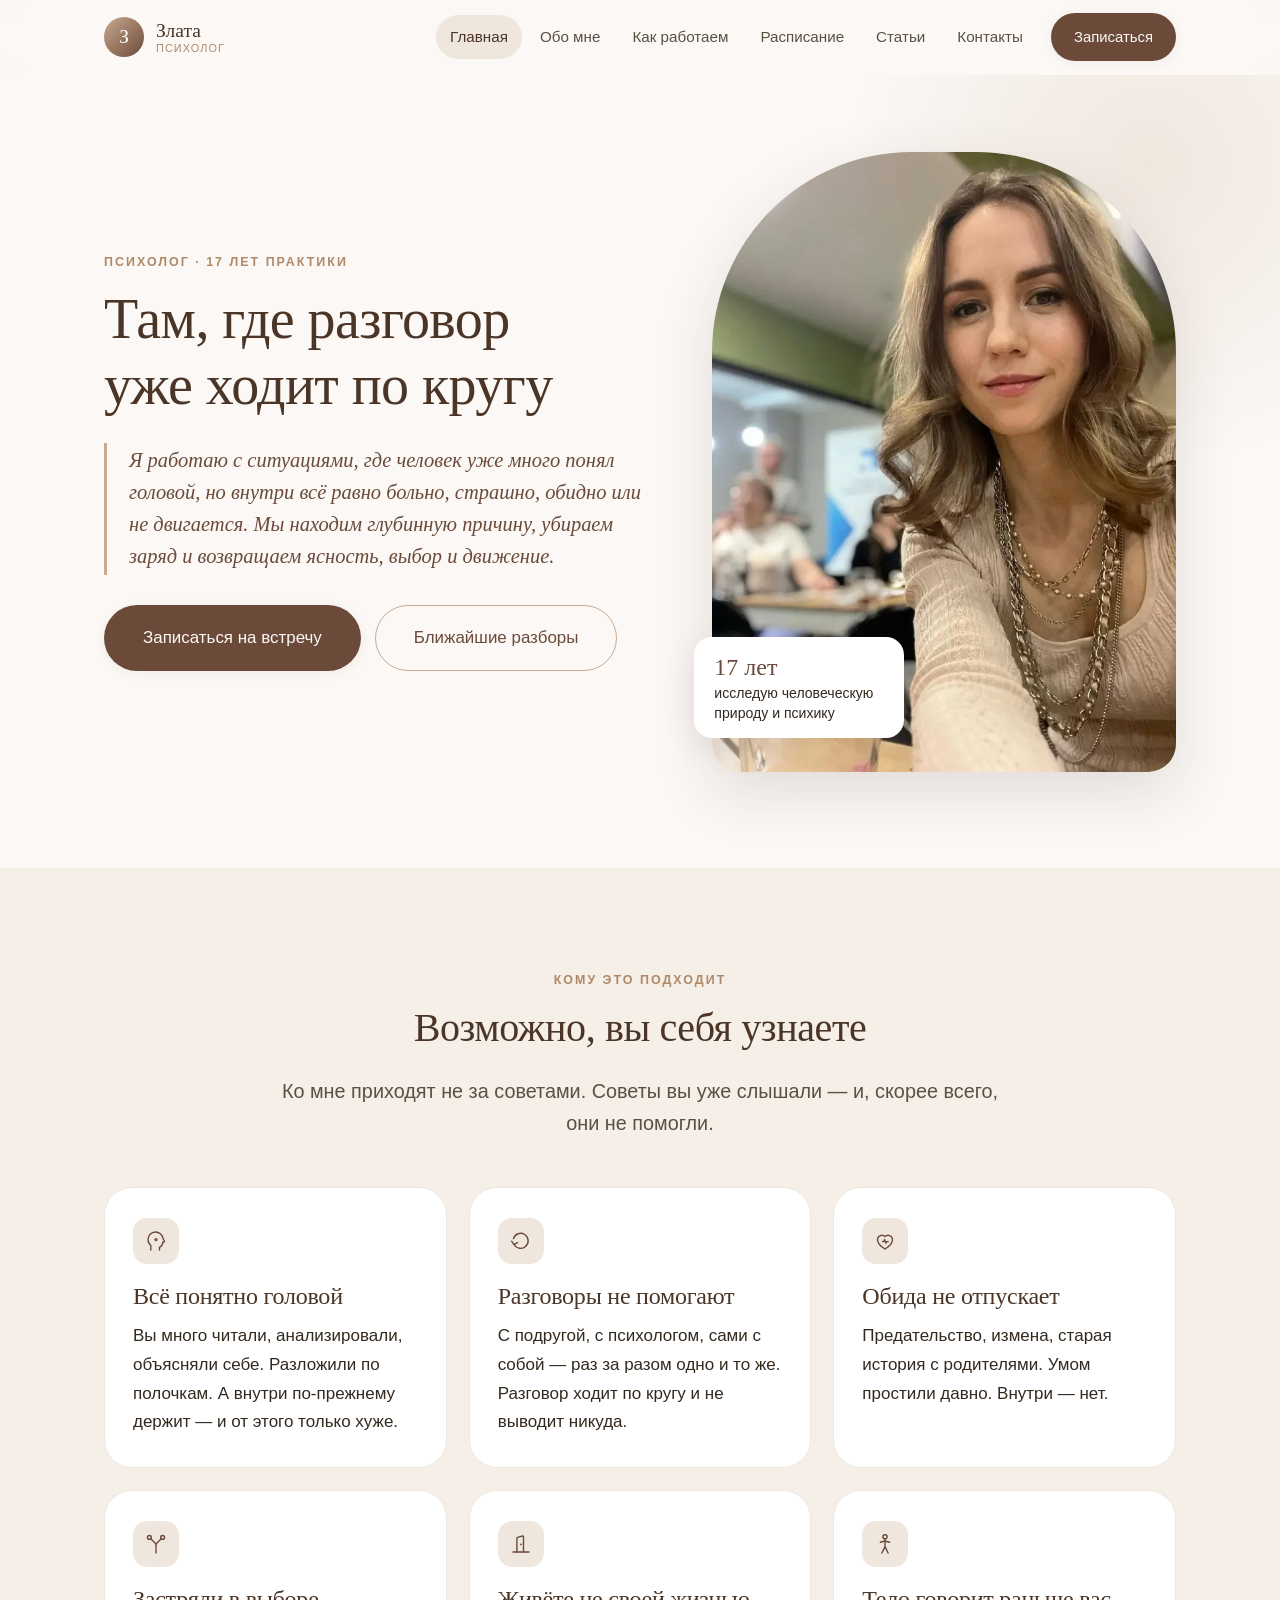
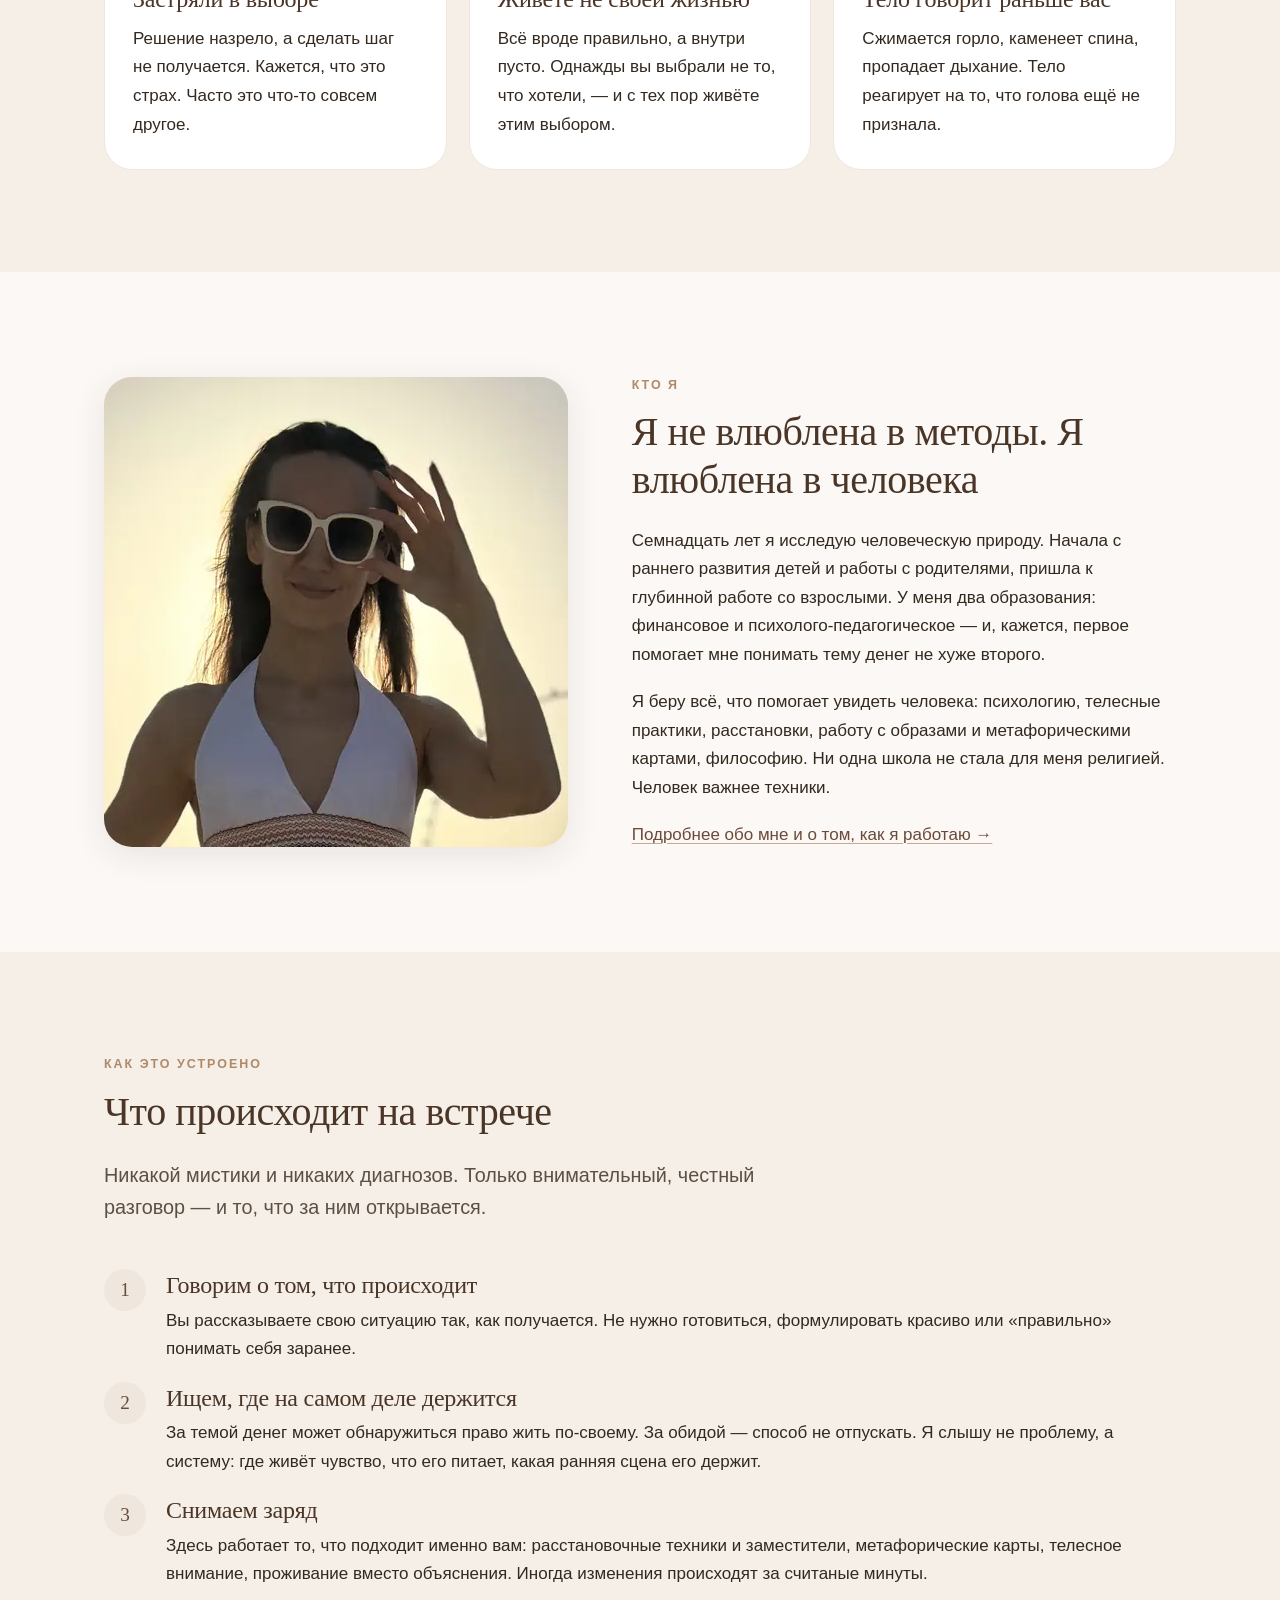
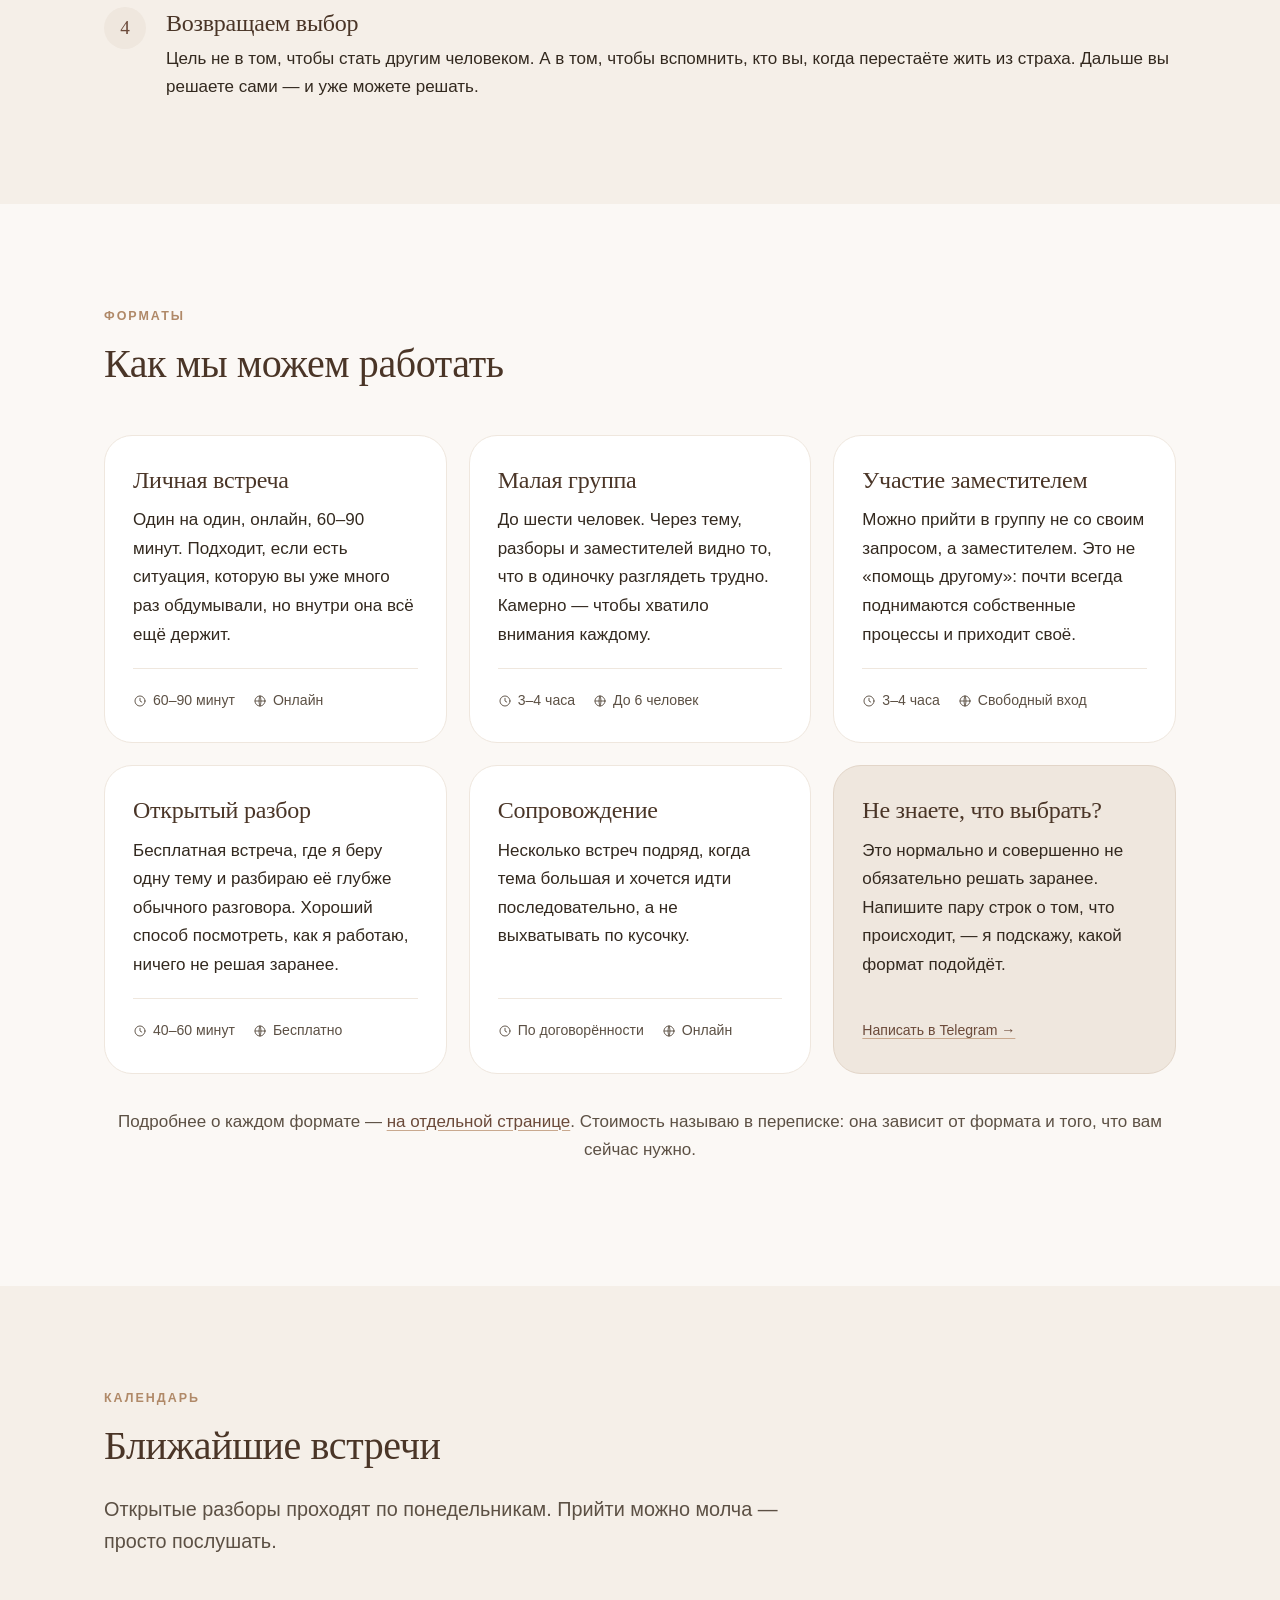
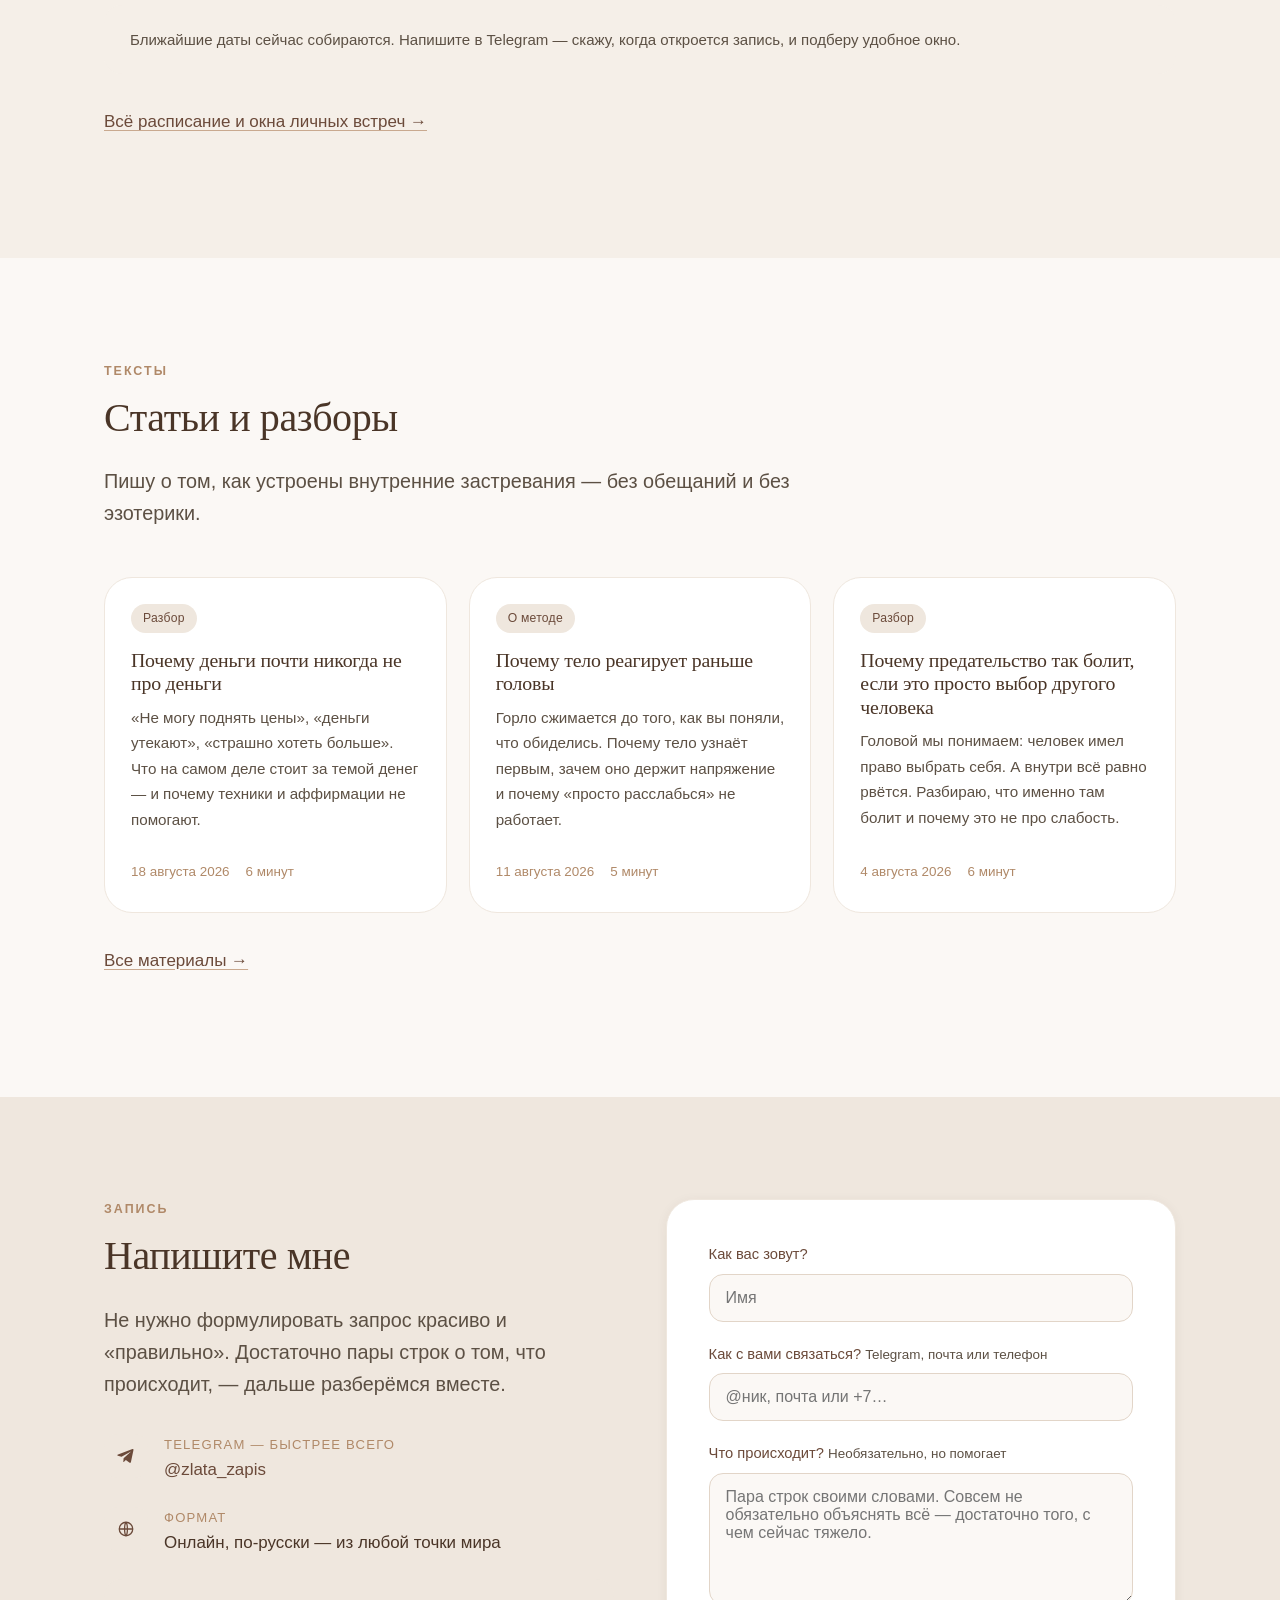
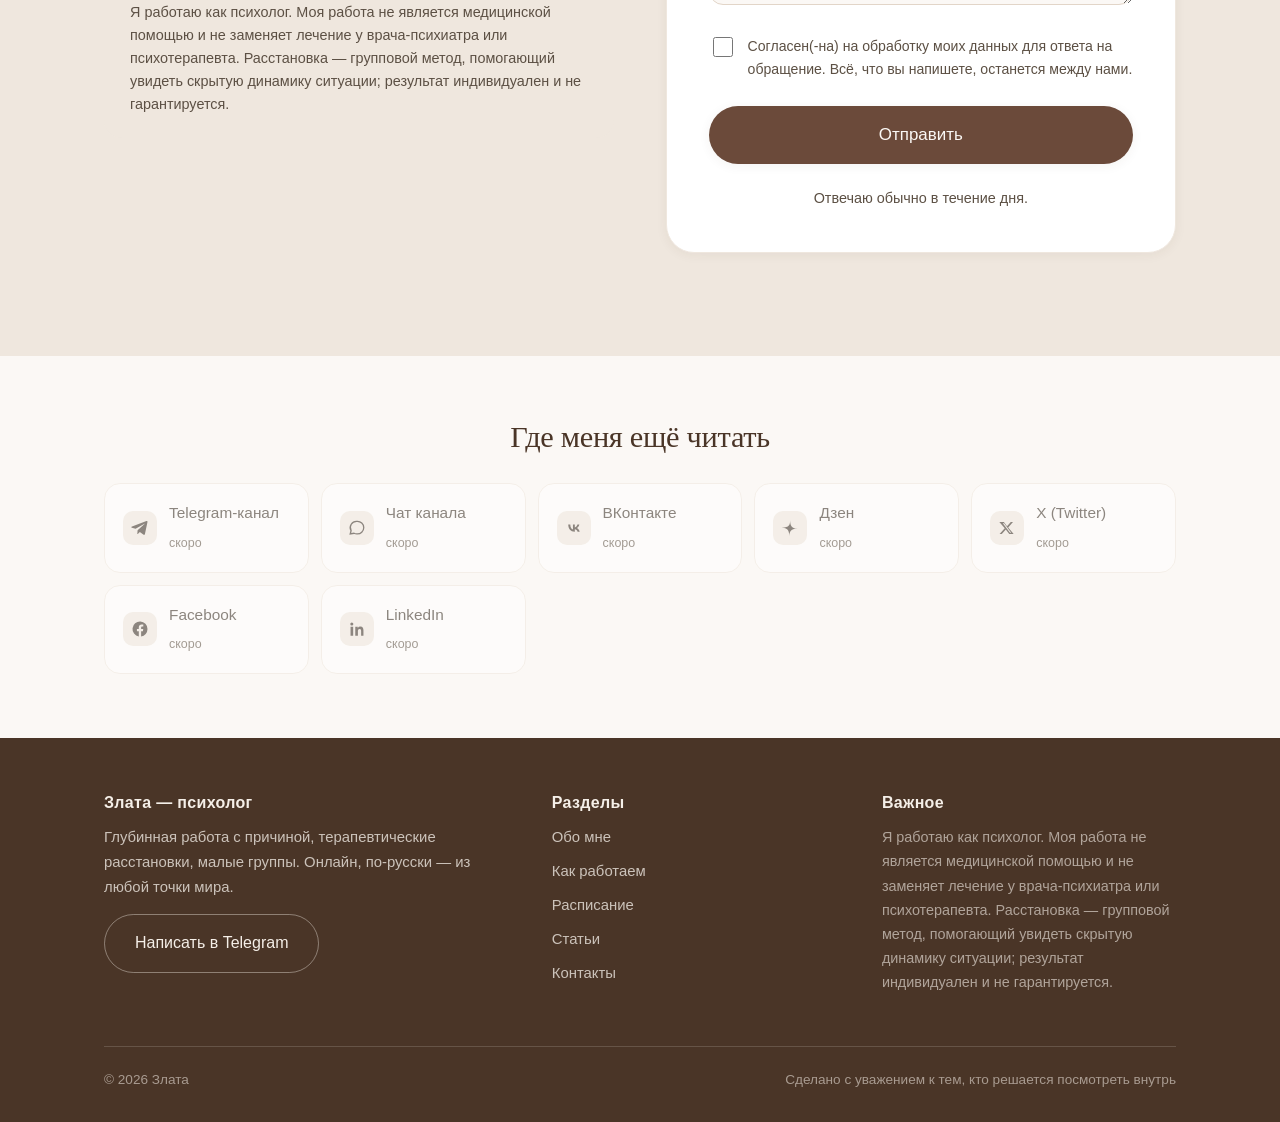
==== public/index.html @ 67521651 "Сайт Златы — первый деплой" ====
<!DOCTYPE html>
<html lang="ru">
<head>
<meta charset="utf-8">
<meta name="viewport" content="width=device-width, initial-scale=1">
<title>Злата — психолог. Глубинная работа и терапевтические расстановки</title>
<meta name="description" content="Работаю с ситуациями, где человек уже много понял головой, но внутри всё равно больно, страшно или не двигается. Находим глубинную причину, снимаем заряд, возвращаем ясность и выбор. Личные встречи и малые группы онлайн.">
<meta property="og:title" content="Злата — психолог. Глубинная работа и расстановки">
<meta property="og:description" content="Там, где обычный разговор ходит по кругу. Личные встречи и малые группы онлайн.">
<meta property="og:image" content="assets/og-image.jpg">
<meta property="og:type" content="website">
<link rel="icon" href="data:image/svg+xml,<svg xmlns='http://www.w3.org/2000/svg' viewBox='0 0 100 100'><circle cx='50' cy='50' r='48' fill='%236B4A3A'/><text y='68' x='50' text-anchor='middle' font-size='58' font-family='Georgia' fill='%23F5EFE8'>З</text></svg>">
<link rel="stylesheet" href="assets/styles.css">
</head>
<body>

<header class="site-header">
  <div class="wrap header-inner">
    <a class="logo" href="index.html">
      <span class="logo-mark">З</span>
      <span class="logo-text">
        <span class="logo-name">Злата</span>
        <span class="logo-sub">Психолог</span>
      </span>
    </a>
    <button class="burger" aria-label="Меню" aria-expanded="false"><span></span><span></span><span></span></button>
    <nav class="nav">
      <a href="index.html" class="active">Главная</a>
      <a href="about.html">Обо мне</a>
      <a href="formats.html">Как работаем</a>
      <a href="schedule.html">Расписание</a>
      <a href="articles.html">Статьи</a>
      <a href="contacts.html">Контакты</a>
      <a class="btn btn-primary" href="#zapis">Записаться</a>
    </nav>
  </div>
</header>

<main>

<!-- ============ HERO ============ -->
<section class="hero">
  <div class="wrap hero-grid">
    <div>
      <p class="eyebrow">Психолог · 17 лет практики</p>
      <h1>Там, где разговор уже&nbsp;ходит по&nbsp;кругу</h1>
      <blockquote class="hero-quote">
        Я работаю с ситуациями, где человек уже много понял головой, но внутри всё равно больно, страшно, обидно или не двигается. Мы находим глубинную причину, убираем заряд и возвращаем ясность, выбор и движение.
      </blockquote>
      <div class="hero-actions">
        <a class="btn btn-primary btn-lg" href="#zapis">Записаться на встречу</a>
        <a class="btn btn-ghost btn-lg" href="schedule.html">Ближайшие разборы</a>
      </div>
    </div>
    <div class="hero-photo">
      <img src="assets/zlata-hero.webp" alt="Злата — психолог, ведущая терапевтических расстановок" width="900" height="1150">
      <div class="hero-badge">
        <strong>17 лет</strong>
        исследую человеческую природу и психику
      </div>
    </div>
  </div>
</section>

<!-- ============ ЭТО ПРО ВАС ============ -->
<section class="bg-sand">
  <div class="wrap">
    <div class="section-head center reveal">
      <p class="eyebrow">Кому это подходит</p>
      <h2>Возможно, вы себя узнаете</h2>
      <p class="lead">Ко мне приходят не за советами. Советы вы уже слышали — и, скорее всего, они не помогли.</p>
    </div>
    <div class="grid grid-3">
      <article class="card reveal">
        <div class="card-icon"><svg class="ic-lg" viewBox="0 0 24 24" fill="none" stroke="currentColor" stroke-width="1.4" stroke-linecap="round"><path d="M15.5 21v-2.6c1.9-1.1 3.2-3 3.4-5.3h.9c.5 0 .8-.5.6-.9l-1.4-2.7A7.6 7.6 0 0 0 11.4 3 7.5 7.5 0 0 0 4 10.6c0 2.4 1.1 4.5 2.8 5.9V21"/><circle cx="12" cy="10.6" r="1"/></svg></div>
        <h3>Всё понятно головой</h3>
        <p>Вы много читали, анализировали, объясняли себе. Разложили по полочкам. А внутри по-прежнему держит — и от этого только хуже.</p>
      </article>
      <article class="card reveal">
        <div class="card-icon"><svg class="ic-lg" viewBox="0 0 24 24" fill="none" stroke="currentColor" stroke-width="1.4" stroke-linecap="round"><path d="M4.5 9.5a7.5 7.5 0 1 1 .6 6"/><path d="M2.6 12.2 5 15.6l3.5-2"/></svg></div>
        <h3>Разговоры не помогают</h3>
        <p>С подругой, с психологом, сами с собой — раз за разом одно и то же. Разговор ходит по кругу и не выводит никуда.</p>
      </article>
      <article class="card reveal">
        <div class="card-icon"><svg class="ic-lg" viewBox="0 0 24 24" fill="none" stroke="currentColor" stroke-width="1.4" stroke-linecap="round" stroke-linejoin="round"><path d="M12 20s-7.5-4.6-7.5-9.6A4.4 4.4 0 0 1 12 7.6a4.4 4.4 0 0 1 7.5 2.8c0 5-7.5 9.6-7.5 9.6z"/><path d="M9.4 12.6h1.3l.9-2 1.2 3.4.9-1.4h1.6"/></svg></div>
        <h3>Обида не отпускает</h3>
        <p>Предательство, измена, старая история с родителями. Умом простили давно. Внутри — нет.</p>
      </article>
      <article class="card reveal">
        <div class="card-icon"><svg class="ic-lg" viewBox="0 0 24 24" fill="none" stroke="currentColor" stroke-width="1.4" stroke-linecap="round"><path d="M12 21V12"/><path d="M12 12 6.5 6.5M12 12l5.5-5.5"/><circle cx="5.4" cy="5.4" r="1.9"/><circle cx="18.6" cy="5.4" r="1.9"/></svg></div>
        <h3>Застряли в выборе</h3>
        <p>Решение назрело, а сделать шаг не получается. Кажется, что это страх. Часто это что-то совсем другое.</p>
      </article>
      <article class="card reveal">
        <div class="card-icon"><svg class="ic-lg" viewBox="0 0 24 24" fill="none" stroke="currentColor" stroke-width="1.4" stroke-linecap="round"><path d="M4 20h16"/><path d="M14.5 20V4.8a.8.8 0 0 0-1-.8l-5 1.4a.8.8 0 0 0-.6.8V20"/><circle cx="12" cy="12.4" r=".9" fill="currentColor" stroke="none"/></svg></div>
        <h3>Живёте не своей жизнью</h3>
        <p>Всё вроде правильно, а внутри пусто. Однажды вы выбрали не то, что хотели, — и с тех пор живёте этим выбором.</p>
      </article>
      <article class="card reveal">
        <div class="card-icon"><svg class="ic-lg" viewBox="0 0 24 24" fill="none" stroke="currentColor" stroke-width="1.4" stroke-linecap="round"><circle cx="12" cy="4.8" r="2.1"/><path d="M12 7.2v7.4M12 14.6 8.9 21M12 14.6 15.1 21M7.4 10.2 12 9l4.6 1.2"/></svg></div>
        <h3>Тело говорит раньше вас</h3>
        <p>Сжимается горло, каменеет спина, пропадает дыхание. Тело реагирует на то, что голова ещё не признала.</p>
      </article>
    </div>
  </div>
</section>

<!-- ============ О ЗЛАТЕ ============ -->
<section>
  <div class="wrap split">
    <div class="reveal">
      <img src="assets/zlata-portrait.webp" alt="Злата" width="470" height="470">
    </div>
    <div class="reveal">
      <p class="eyebrow">Кто я</p>
      <h2>Я не влюблена в методы. Я влюблена в человека</h2>
      <p>Семнадцать лет я исследую человеческую природу. Начала с раннего развития детей и работы с родителями, пришла к глубинной работе со взрослыми. У меня два образования: финансовое и психолого-педагогическое — и, кажется, первое помогает мне понимать тему денег не хуже второго.</p>
      <p>Я беру всё, что помогает увидеть человека: психологию, телесные практики, расстановки, работу с образами и метафорическими картами, философию. Ни одна школа не стала для меня религией. Человек важнее техники.</p>
      <p class="mb-0"><a href="about.html">Подробнее обо мне и о том, как я работаю →</a></p>
    </div>
  </div>
</section>

<!-- ============ КАК ПРОХОДИТ ============ -->
<section class="bg-sand">
  <div class="wrap">
    <div class="section-head reveal">
      <p class="eyebrow">Как это устроено</p>
      <h2>Что происходит на встрече</h2>
      <p class="lead">Никакой мистики и никаких диагнозов. Только внимательный, честный разговор — и то, что за ним открывается.</p>
    </div>
    <div class="steps">
      <div class="step reveal">
        <h3>Говорим о том, что происходит</h3>
        <p>Вы рассказываете свою ситуацию так, как получается. Не нужно готовиться, формулировать красиво или «правильно» понимать себя заранее.</p>
      </div>
      <div class="step reveal">
        <h3>Ищем, где на самом деле держится</h3>
        <p>За темой денег может обнаружиться право жить по-своему. За обидой — способ не отпускать. Я слышу не проблему, а систему: где живёт чувство, что его питает, какая ранняя сцена его держит.</p>
      </div>
      <div class="step reveal">
        <h3>Снимаем заряд</h3>
        <p>Здесь работает то, что подходит именно вам: расстановочные техники и заместители, метафорические карты, телесное внимание, проживание вместо объяснения. Иногда изменения происходят за считаные минуты.</p>
      </div>
      <div class="step reveal">
        <h3>Возвращаем выбор</h3>
        <p>Цель не в том, чтобы стать другим человеком. А в том, чтобы вспомнить, кто вы, когда перестаёте жить из страха. Дальше вы решаете сами — и уже можете решать.</p>
      </div>
    </div>
  </div>
</section>

<!-- ============ ФОРМАТЫ ============ -->
<section>
  <div class="wrap">
    <div class="section-head reveal">
      <p class="eyebrow">Форматы</p>
      <h2>Как мы можем работать</h2>
    </div>
    <div class="grid grid-3">
      <article class="card format-card reveal">
        <h3>Личная встреча</h3>
        <p>Один на один, онлайн, 60–90 минут. Подходит, если есть ситуация, которую вы уже много раз обдумывали, но внутри она всё ещё держит.</p>
        <div class="format-meta"><span><svg class="ic-sm" viewBox="0 0 24 24" fill="none" stroke="currentColor" stroke-width="1.6" stroke-linecap="round"><circle cx="12" cy="12" r="8.6"/><path d="M12 7.4V12l3 1.8"/></svg> 60–90 минут</span><span><svg class="ic-sm" viewBox="0 0 24 24" fill="none" stroke="currentColor" stroke-width="1.6" stroke-linecap="round"><circle cx="12" cy="12" r="8.6"/><path d="M3.4 12h17.2M12 3.4c2.4 2.6 2.4 14.6 0 17.2M12 3.4c-2.4 2.6-2.4 14.6 0 17.2"/></svg> Онлайн</span></div>
      </article>
      <article class="card format-card reveal">
        <h3>Малая группа</h3>
        <p>До шести человек. Через тему, разборы и заместителей видно то, что в одиночку разглядеть трудно. Камерно — чтобы хватило внимания каждому.</p>
        <div class="format-meta"><span><svg class="ic-sm" viewBox="0 0 24 24" fill="none" stroke="currentColor" stroke-width="1.6" stroke-linecap="round"><circle cx="12" cy="12" r="8.6"/><path d="M12 7.4V12l3 1.8"/></svg> 3–4 часа</span><span><svg class="ic-sm" viewBox="0 0 24 24" fill="none" stroke="currentColor" stroke-width="1.6" stroke-linecap="round"><circle cx="12" cy="12" r="8.6"/><path d="M3.4 12h17.2M12 3.4c2.4 2.6 2.4 14.6 0 17.2M12 3.4c-2.4 2.6-2.4 14.6 0 17.2"/></svg> До 6 человек</span></div>
      </article>
      <article class="card format-card reveal">
        <h3>Участие заместителем</h3>
        <p>Можно прийти в группу не со своим запросом, а заместителем. Это не «помощь другому»: почти всегда поднимаются собственные процессы и приходит своё.</p>
        <div class="format-meta"><span><svg class="ic-sm" viewBox="0 0 24 24" fill="none" stroke="currentColor" stroke-width="1.6" stroke-linecap="round"><circle cx="12" cy="12" r="8.6"/><path d="M12 7.4V12l3 1.8"/></svg> 3–4 часа</span><span><svg class="ic-sm" viewBox="0 0 24 24" fill="none" stroke="currentColor" stroke-width="1.6" stroke-linecap="round"><circle cx="12" cy="12" r="8.6"/><path d="M3.4 12h17.2M12 3.4c2.4 2.6 2.4 14.6 0 17.2M12 3.4c-2.4 2.6-2.4 14.6 0 17.2"/></svg> Свободный вход</span></div>
      </article>
      <article class="card format-card reveal">
        <h3>Открытый разбор</h3>
        <p>Бесплатная встреча, где я беру одну тему и разбираю её глубже обычного разговора. Хороший способ посмотреть, как я работаю, ничего не решая заранее.</p>
        <div class="format-meta"><span><svg class="ic-sm" viewBox="0 0 24 24" fill="none" stroke="currentColor" stroke-width="1.6" stroke-linecap="round"><circle cx="12" cy="12" r="8.6"/><path d="M12 7.4V12l3 1.8"/></svg> 40–60 минут</span><span><svg class="ic-sm" viewBox="0 0 24 24" fill="none" stroke="currentColor" stroke-width="1.6" stroke-linecap="round"><circle cx="12" cy="12" r="8.6"/><path d="M3.4 12h17.2M12 3.4c2.4 2.6 2.4 14.6 0 17.2M12 3.4c-2.4 2.6-2.4 14.6 0 17.2"/></svg> Бесплатно</span></div>
      </article>
      <article class="card format-card reveal">
        <h3>Сопровождение</h3>
        <p>Несколько встреч подряд, когда тема большая и хочется идти последовательно, а не выхватывать по кусочку.</p>
        <div class="format-meta"><span><svg class="ic-sm" viewBox="0 0 24 24" fill="none" stroke="currentColor" stroke-width="1.6" stroke-linecap="round"><circle cx="12" cy="12" r="8.6"/><path d="M12 7.4V12l3 1.8"/></svg> По договорённости</span><span><svg class="ic-sm" viewBox="0 0 24 24" fill="none" stroke="currentColor" stroke-width="1.6" stroke-linecap="round"><circle cx="12" cy="12" r="8.6"/><path d="M3.4 12h17.2M12 3.4c2.4 2.6 2.4 14.6 0 17.2M12 3.4c-2.4 2.6-2.4 14.6 0 17.2"/></svg> Онлайн</span></div>
      </article>
      <article class="card format-card reveal" style="background:var(--sand-200);border-color:var(--sand-300)">
        <h3>Не знаете, что выбрать?</h3>
        <p>Это нормально и совершенно не обязательно решать заранее. Напишите пару строк о том, что происходит, — я подскажу, какой формат подойдёт.</p>
        <div class="format-meta"><a data-tg="Здравствуйте, Злата. Не знаю, какой формат мне подойдёт. Расскажу, что происходит.">Написать в Telegram →</a></div>
      </article>
    </div>
    <p class="center mt-3 muted">Подробнее о каждом формате — <a href="formats.html">на отдельной странице</a>. Стоимость называю в переписке: она зависит от формата и того, что вам сейчас нужно.</p>
  </div>
</section>

<!-- ============ РАСПИСАНИЕ ============ -->
<section class="bg-sand">
  <div class="wrap">
    <div class="section-head reveal">
      <p class="eyebrow">Календарь</p>
      <h2>Ближайшие встречи</h2>
      <p class="lead">Открытые разборы проходят по понедельникам. Прийти можно молча — просто послушать.</p>
    </div>
    <div data-events="3" class="reveal"></div>
    <p class="mt-3"><a href="schedule.html">Всё расписание и окна личных встреч →</a></p>
  </div>
</section>

<!-- ============ СТАТЬИ ============ -->
<section>
  <div class="wrap">
    <div class="section-head reveal">
      <p class="eyebrow">Тексты</p>
      <h2>Статьи и разборы</h2>
      <p class="lead">Пишу о том, как устроены внутренние застревания — без обещаний и без эзотерики.</p>
    </div>
    <div class="grid grid-3 reveal" data-posts="3"></div>
    <p class="mt-3"><a href="articles.html">Все материалы →</a></p>
  </div>
</section>

<!-- ============ ЗАПИСЬ ============ -->
<section class="bg-sand-2" id="zapis">
  <div class="wrap contact-grid">
    <div class="reveal">
      <p class="eyebrow">Запись</p>
      <h2>Напишите мне</h2>
      <p class="lead">Не нужно формулировать запрос красиво и «правильно». Достаточно пары строк о том, что происходит, — дальше разберёмся вместе.</p>

      <div id="contact-lines" class="mt-3"></div>

      <div class="disclaimer mt-2" data-disclaimer></div>
    </div>

    <div class="reveal">
      <div class="form-card">
        <form id="lead-form" method="POST">
          <input type="text" name="_gotcha" class="hp" tabindex="-1" autocomplete="off" aria-hidden="true">

          <div class="field">
            <label for="f-name">Как вас зовут?</label>
            <input type="text" id="f-name" name="name" placeholder="Имя" autocomplete="name">
            <div class="err">Как к вам обращаться?</div>
          </div>

          <div class="field">
            <label for="f-contact">Как с вами связаться? <span class="hint">Telegram, почта или телефон</span></label>
            <input type="text" id="f-contact" name="contact" placeholder="@ник, почта или +7…">
            <div class="err">Оставьте контакт — иначе я не смогу ответить</div>
          </div>

          <div class="field">
            <label for="f-about">Что происходит? <span class="hint">Необязательно, но помогает</span></label>
            <textarea id="f-about" name="about" placeholder="Пара строк своими словами. Совсем не обязательно объяснять всё — достаточно того, с чем сейчас тяжело."></textarea>
          </div>

          <label class="consent">
            <input type="checkbox" name="consent" value="да">
            <span>Согласен(-на) на обработку моих данных для ответа на обращение. Всё, что вы напишете, останется между нами.</span>
          </label>

          <button type="submit" class="btn btn-primary btn-block btn-lg">Отправить</button>
          <p class="small muted center mt-2 mb-0">Отвечаю обычно в течение дня.</p>
        </form>

        <div id="form-success" class="form-success">
          <div class="tick">✓</div>
          <h3>Спасибо, я получила</h3>
          <p class="muted">Отвечу в течение дня. Если вдруг не отвечу — напишите, пожалуйста, в Telegram: иногда письма теряются, а вы важнее письма.</p>
          <a class="btn btn-ghost" data-tg="Здравствуйте, Злата. Отправила заявку с сайта.">Написать в Telegram</a>
        </div>
      </div>
    </div>
  </div>
</section>

<!-- ============ РЕСУРСЫ ============ -->
<section class="tight">
  <div class="wrap">
    <div class="section-head center reveal" style="margin-bottom:28px">
      <h2 style="font-size:clamp(1.4rem,2.6vw,1.9rem)">Где меня ещё читать</h2>
    </div>
    <div class="links-grid reveal" data-links></div>
  </div>
</section>

</main>

<footer class="site-footer">
  <div class="wrap">
    <div class="footer-grid">
      <div>
        <h4>Злата — психолог</h4>
        <p style="margin-bottom:14px">Глубинная работа с причиной, терапевтические расстановки, малые группы. Онлайн, по-русски — из любой точки мира.</p>
        <a class="btn btn-ghost" style="color:var(--sand-100);border-color:rgba(245,239,232,.4)" data-tg="Здравствуйте, Злата. Хочу записаться на встречу.">Написать в Telegram</a>
      </div>
      <div>
        <h4>Разделы</h4>
        <ul>
          <li><a href="about.html">Обо мне</a></li>
          <li><a href="formats.html">Как работаем</a></li>
          <li><a href="schedule.html">Расписание</a></li>
          <li><a href="articles.html">Статьи</a></li>
          <li><a href="contacts.html">Контакты</a></li>
        </ul>
      </div>
      <div>
        <h4>Важное</h4>
        <p class="small" data-disclaimer style="color:rgba(245,239,232,.6)"></p>
      </div>
    </div>
    <div class="footer-bottom">
      <span>© <span data-year></span> Злата</span>
      <span>Сделано с уважением к тем, кто решается посмотреть внутрь</span>
    </div>
  </div>
</footer>


<div class="mobile-cta">
  <a class="btn btn-ghost" href="schedule.html">Расписание</a>
  <a class="btn btn-primary" data-tg="Здравствуйте, Злата. Хочу записаться на встречу.">Написать</a>
</div>

<script src="assets/data.js"></script>
<script src="assets/site.js"></script>
</body>
</html>
---- public/assets/styles.css ----
/* ===========================================================
   Злата — сайт психолога. Общие стили.
   Палитра: тёплый песок, глина, приглушённый терракот.
   =========================================================== */

:root {
  --sand-50:  #FBF8F5;
  --sand-100: #F5EFE8;
  --sand-200: #EFE7DE;
  --sand-300: #E2D5C8;
  --clay-400: #C9A98F;
  --clay-500: #B08968;
  --brown-600:#8A6A55;
  --brown-700:#6B4A3A;
  --brown-800:#4A3527;
  --ink:      #33291F;
  --ink-soft: #5C5044;
  --white:    #FFFFFF;

  --serif: Georgia, 'Iowan Old Style', 'Times New Roman', serif;
  --sans: -apple-system, BlinkMacSystemFont, 'Segoe UI', 'Inter', Roboto, 'Helvetica Neue', Arial, sans-serif;

  --wrap: 1120px;
  --radius: 18px;
  --radius-lg: 28px;
  --shadow-sm: 0 2px 12px rgba(74, 53, 39, .06);
  --shadow-md: 0 8px 32px rgba(74, 53, 39, .10);
  --shadow-lg: 0 20px 60px rgba(74, 53, 39, .14);
  --t: .38s cubic-bezier(.22, .61, .36, 1);
}

* { box-sizing: border-box; }

html { scroll-behavior: smooth; }
@media (prefers-reduced-motion: reduce) {
  html { scroll-behavior: auto; }
  *, *::before, *::after { animation-duration: .001ms !important; transition-duration: .001ms !important; }
}

body {
  margin: 0;
  font-family: var(--sans);
  font-size: 17px;
  line-height: 1.68;
  color: var(--ink);
  background: var(--sand-50);
  -webkit-font-smoothing: antialiased;
  overflow-x: hidden;
}

img { max-width: 100%; display: block; }

h1, h2, h3, h4 {
  font-family: var(--serif);
  font-weight: 400;
  color: var(--brown-800);
  line-height: 1.18;
  margin: 0 0 .6em;
  letter-spacing: -.01em;
}
h1 { font-size: clamp(2.1rem, 5vw, 3.5rem); }
h2 { font-size: clamp(1.65rem, 3.4vw, 2.5rem); }
h3 { font-size: clamp(1.2rem, 2.2vw, 1.5rem); }

p { margin: 0 0 1.1em; }
a { color: var(--brown-700); text-decoration-color: var(--clay-400); text-underline-offset: 3px; }
a:hover { color: var(--clay-500); }

.wrap { width: 100%; max-width: var(--wrap); margin: 0 auto; padding: 0 24px; }
.wrap-narrow { max-width: 760px; }

section { padding: clamp(56px, 8vw, 104px) 0; }
section.tight { padding: clamp(40px, 5vw, 64px) 0; }

.bg-sand   { background: var(--sand-100); }
.bg-sand-2 { background: var(--sand-200); }
.bg-white  { background: var(--white); }

.eyebrow {
  font-size: .78rem;
  letter-spacing: .16em;
  text-transform: uppercase;
  color: var(--clay-500);
  margin: 0 0 1em;
  font-weight: 600;
}

.lead { font-size: clamp(1.06rem, 1.7vw, 1.24rem); color: var(--ink-soft); line-height: 1.62; }
.muted { color: var(--ink-soft); }
.small { font-size: .9rem; }

/* ---------- Кнопки ---------- */
.btn {
  display: inline-flex; align-items: center; justify-content: center; gap: .5em;
  padding: 15px 30px;
  border-radius: 100px;
  font-family: var(--sans);
  font-size: 1rem; font-weight: 500;
  text-decoration: none;
  border: 1px solid transparent;
  cursor: pointer;
  transition: transform var(--t), box-shadow var(--t), background var(--t), color var(--t), border-color var(--t);
  white-space: nowrap;
}
.btn-primary { background: var(--brown-700); color: var(--sand-50); box-shadow: var(--shadow-sm); }
.btn-primary:hover { background: var(--brown-800); color: var(--white); transform: translateY(-2px); box-shadow: var(--shadow-md); }
.btn-ghost { background: transparent; color: var(--brown-700); border-color: var(--clay-400); }
.btn-ghost:hover { background: var(--sand-200); color: var(--brown-800); transform: translateY(-2px); }
.btn-lg { padding: 18px 38px; font-size: 1.06rem; }
.btn-block { width: 100%; }

/* ---------- Шапка ---------- */
.site-header {
  position: sticky; top: 0; z-index: 100;
  background: rgba(251, 248, 245, .88);
  backdrop-filter: blur(12px);
  -webkit-backdrop-filter: blur(12px);
  border-bottom: 1px solid transparent;
  transition: border-color var(--t), box-shadow var(--t);
}
.site-header.scrolled { border-bottom-color: var(--sand-300); box-shadow: 0 2px 20px rgba(74,53,39,.05); }
.header-inner { display: flex; align-items: center; justify-content: space-between; gap: 20px; min-height: 74px; }

.logo { display: flex; align-items: center; gap: 12px; text-decoration: none; flex-shrink: 0; }
.logo-mark {
  width: 40px; height: 40px; border-radius: 50%;
  background: linear-gradient(135deg, var(--clay-400), var(--brown-700));
  color: var(--white);
  display: grid; place-items: center;
  font-family: var(--serif); font-size: 1.2rem; line-height: 1;
  flex-shrink: 0;
}
.logo-text { display: flex; flex-direction: column; line-height: 1.15; }
.logo-name { font-family: var(--serif); font-size: 1.22rem; color: var(--brown-800); }
.logo-sub { font-size: .68rem; letter-spacing: .1em; text-transform: uppercase; color: var(--clay-500); }

.nav { display: flex; align-items: center; gap: 4px; }
.nav a {
  padding: 9px 14px; border-radius: 100px;
  font-size: .95rem; text-decoration: none; color: var(--ink-soft);
  transition: background var(--t), color var(--t);
}
.nav a:hover { background: var(--sand-200); color: var(--brown-800); }
.nav a.active { color: var(--brown-800); background: var(--sand-200); }
.nav .btn { margin-left: 10px; padding: 11px 22px; font-size: .93rem; }
.nav .btn:hover { background: var(--brown-800); }

.burger {
  display: none; background: none; border: 0; cursor: pointer;
  width: 44px; height: 44px; padding: 10px; border-radius: 12px;
}
.burger span { display: block; height: 2px; background: var(--brown-700); border-radius: 2px; transition: transform var(--t), opacity var(--t); }
.burger span + span { margin-top: 6px; }
.burger[aria-expanded="true"] span:nth-child(1) { transform: translateY(8px) rotate(45deg); }
.burger[aria-expanded="true"] span:nth-child(2) { opacity: 0; }
.burger[aria-expanded="true"] span:nth-child(3) { transform: translateY(-8px) rotate(-45deg); }

@media (max-width: 900px) {
  .burger { display: block; }
  .nav {
    position: fixed; inset: 74px 0 auto; flex-direction: column; align-items: stretch; gap: 2px;
    background: var(--sand-50); padding: 18px 24px 30px;
    border-bottom: 1px solid var(--sand-300);
    box-shadow: var(--shadow-md);
    transform: translateY(-12px); opacity: 0; pointer-events: none;
    transition: transform var(--t), opacity var(--t);
    max-height: calc(100vh - 74px); overflow-y: auto;
  }
  .nav.open { transform: translateY(0); opacity: 1; pointer-events: auto; }
  .nav a { padding: 13px 16px; font-size: 1.02rem; }
  .nav .btn { margin: 10px 0 0; }
}

/* ---------- Hero ---------- */
.hero { padding: clamp(44px, 6vw, 84px) 0 clamp(56px, 8vw, 96px); position: relative; overflow: hidden; }
.hero::before {
  content: ''; position: absolute; top: -220px; right: -180px;
  width: 620px; height: 620px; border-radius: 50%;
  background: radial-gradient(circle, rgba(201,169,143,.22), transparent 68%);
  pointer-events: none;
}
.hero-grid { display: grid; grid-template-columns: 1.08fr .92fr; gap: clamp(32px, 5vw, 72px); align-items: center; position: relative; }
.hero h1 { margin-bottom: .45em; }
.hero-quote {
  border-left: 3px solid var(--clay-400);
  padding: 2px 0 2px 22px;
  margin: 0 0 30px;
  font-family: var(--serif);
  font-size: clamp(1.08rem, 1.9vw, 1.28rem);
  line-height: 1.56;
  color: var(--brown-700);
  font-style: italic;
}
.hero-actions { display: flex; flex-wrap: wrap; gap: 14px; }
.hero-photo { position: relative; }
.hero-photo img {
  width: 100%; border-radius: 200px 200px var(--radius-lg) var(--radius-lg);
  box-shadow: var(--shadow-lg);
  object-fit: cover;
}
.hero-badge {
  position: absolute; left: -18px; bottom: 34px;
  background: var(--white); border-radius: var(--radius);
  padding: 14px 20px; box-shadow: var(--shadow-md);
  font-size: .88rem; line-height: 1.4; max-width: 210px;
}
.hero-badge strong { display: block; font-family: var(--serif); font-size: 1.5rem; color: var(--brown-700); font-weight: 400; }

@media (max-width: 860px) {
  .hero-grid { grid-template-columns: 1fr; }
  .hero-photo { order: -1; max-width: 380px; margin: 0 auto; }
  .hero-photo img { border-radius: var(--radius-lg); }
  .hero-badge { left: auto; right: -6px; bottom: -14px; }
}

/* ---------- Страничные шапки ---------- */
.page-head { padding: clamp(44px, 6vw, 76px) 0 clamp(28px, 4vw, 44px); background: var(--sand-100); }
.page-head h1 { margin-bottom: .35em; }
.page-head .lead { max-width: 660px; }

/* ---------- Сетки и карточки ---------- */
.grid { display: grid; gap: 22px; }
.grid-2 { grid-template-columns: repeat(2, 1fr); }
.grid-3 { grid-template-columns: repeat(3, 1fr); }
.grid-4 { grid-template-columns: repeat(4, 1fr); }
@media (max-width: 900px) { .grid-3, .grid-4 { grid-template-columns: repeat(2, 1fr); } }
@media (max-width: 620px) { .grid-2, .grid-3, .grid-4 { grid-template-columns: 1fr; } }

.card {
  background: var(--white);
  border: 1px solid var(--sand-200);
  border-radius: var(--radius-lg);
  padding: 30px 28px;
  transition: transform var(--t), box-shadow var(--t), border-color var(--t);
}
.card:hover { transform: translateY(-4px); box-shadow: var(--shadow-md); border-color: var(--sand-300); }
.card h3 { margin-bottom: .5em; }
.card p:last-child { margin-bottom: 0; }
.card-icon {
  width: 46px; height: 46px; border-radius: 14px;
  background: var(--sand-200); color: var(--brown-700);
  display: grid; place-items: center; margin-bottom: 18px;
  font-size: 1.3rem;
}

/* Карточка формата */
.format-card { display: flex; flex-direction: column; }
.format-card .format-meta {
  margin-top: auto; padding-top: 20px; border-top: 1px solid var(--sand-200);
  display: flex; flex-wrap: wrap; gap: 8px 18px; font-size: .88rem; color: var(--ink-soft);
}
.format-card .format-meta span { display: inline-flex; align-items: center; gap: 6px; }

/* Список-маркеры */
.ticks { list-style: none; margin: 0 0 1.4em; padding: 0; }
.ticks li { position: relative; padding-left: 30px; margin-bottom: 12px; }
.ticks li::before {
  content: ''; position: absolute; left: 4px; top: .62em;
  width: 8px; height: 8px; border-radius: 50%; background: var(--clay-400);
}
.ticks.dashes li::before { width: 14px; height: 2px; border-radius: 2px; top: .82em; left: 0; }

/* Шаги */
.steps { counter-reset: s; display: grid; gap: 20px; }
.step { position: relative; padding-left: 62px; }
.step::before {
  counter-increment: s; content: counter(s);
  position: absolute; left: 0; top: -2px;
  width: 42px; height: 42px; border-radius: 50%;
  background: var(--sand-200); color: var(--brown-700);
  font-family: var(--serif); font-size: 1.2rem;
  display: grid; place-items: center;
}
.step h3 { margin-bottom: .3em; }
.step p { margin-bottom: 0; }

/* Цитата-врезка */
.pull {
  font-family: var(--serif); font-style: italic;
  font-size: clamp(1.15rem, 2.4vw, 1.6rem); line-height: 1.5;
  color: var(--brown-700);
  border-left: 3px solid var(--clay-400);
  padding-left: 26px; margin: 0;
}

/* Двухколоночный блок с фото */
.split { display: grid; grid-template-columns: .92fr 1.08fr; gap: clamp(28px, 5vw, 64px); align-items: center; }
.split.reverse { grid-template-columns: 1.08fr .92fr; }
.split img { border-radius: var(--radius-lg); box-shadow: var(--shadow-md); width: 100%; object-fit: cover; }
@media (max-width: 860px) { .split, .split.reverse { grid-template-columns: 1fr; } .split img { max-width: 420px; margin: 0 auto; } }

/* ---------- Расписание ---------- */
.event {
  display: grid; grid-template-columns: 108px 1fr auto; gap: 24px; align-items: center;
  background: var(--white); border: 1px solid var(--sand-200);
  border-radius: var(--radius); padding: 22px 26px; margin-bottom: 14px;
  transition: box-shadow var(--t), border-color var(--t), transform var(--t);
}
.event:hover { box-shadow: var(--shadow-sm); border-color: var(--sand-300); transform: translateX(3px); }
.event.is-free { border-left: 3px solid var(--clay-400); }
.event-date { text-align: center; }
.event-day { font-family: var(--serif); font-size: 2rem; color: var(--brown-700); line-height: 1; }
.event-month { font-size: .78rem; text-transform: uppercase; letter-spacing: .1em; color: var(--clay-500); margin-top: 4px; }
.event-body h3 { font-size: 1.16rem; margin-bottom: .25em; }
.event-body p { margin: 0; font-size: .93rem; color: var(--ink-soft); }
.event-tags { display: flex; flex-wrap: wrap; gap: 8px; margin-top: 10px; }
.tag {
  display: inline-block; padding: 4px 12px; border-radius: 100px;
  font-size: .76rem; letter-spacing: .02em;
  background: var(--sand-200); color: var(--brown-700);
}
.tag.free { background: #E8EFE4; color: #4A6B3A; }
.tag.few { background: #F6E7DE; color: #9A5B3A; }
@media (max-width: 720px) {
  .event { grid-template-columns: 64px 1fr; gap: 16px; padding: 18px; }
  .event .btn { grid-column: 1 / -1; width: 100%; }
  .event-day { font-size: 1.6rem; }
}

.schedule-note {
  background: var(--sand-100); border-radius: var(--radius);
  padding: 22px 26px; font-size: .94rem; color: var(--ink-soft);
}

/* ---------- Статьи ---------- */
.filters { display: flex; flex-wrap: wrap; gap: 10px; margin-bottom: 34px; }
.filter {
  padding: 9px 20px; border-radius: 100px; border: 1px solid var(--sand-300);
  background: transparent; color: var(--ink-soft); font-size: .92rem; font-family: var(--sans);
  cursor: pointer; transition: all var(--t);
}
.filter:hover { border-color: var(--clay-400); color: var(--brown-700); }
.filter.active { background: var(--brown-700); border-color: var(--brown-700); color: var(--sand-50); }

.post {
  display: flex; flex-direction: column;
  background: var(--white); border: 1px solid var(--sand-200);
  border-radius: var(--radius-lg); overflow: hidden;
  text-decoration: none; color: inherit;
  transition: transform var(--t), box-shadow var(--t), border-color var(--t);
}
.post:hover { transform: translateY(-4px); box-shadow: var(--shadow-md); border-color: var(--sand-300); color: inherit; }
.post-top { padding: 26px 26px 0; display: flex; gap: 10px; align-items: center; }
.post-body { padding: 16px 26px 28px; display: flex; flex-direction: column; flex: 1; }
.post-body h3 { font-size: 1.24rem; margin-bottom: .45em; }
.post-body p { color: var(--ink-soft); font-size: .95rem; margin-bottom: 1em; }
.post-meta { margin-top: auto; padding-top: 14px; font-size: .84rem; color: var(--clay-500); display: flex; gap: 16px; }
.post.is-hidden { display: none; }

/* Текст статьи */
.article-body { font-size: 1.08rem; line-height: 1.78; }
.article-body h2 { margin-top: 1.8em; }
.article-body h3 { margin-top: 1.5em; }
.article-body ul { padding-left: 22px; }
.article-body li { margin-bottom: 10px; }
.article-body blockquote {
  margin: 1.6em 0; padding: 4px 0 4px 26px;
  border-left: 3px solid var(--clay-400);
  font-family: var(--serif); font-style: italic; font-size: 1.14rem; color: var(--brown-700);
}

/* ---------- Форма ---------- */
.form-card {
  background: var(--white); border: 1px solid var(--sand-200);
  border-radius: var(--radius-lg); padding: clamp(26px, 4vw, 42px);
  box-shadow: var(--shadow-sm);
}
.field { margin-bottom: 20px; }
.field label { display: block; font-size: .92rem; font-weight: 500; color: var(--brown-700); margin-bottom: 7px; }
.field .hint { font-size: .84rem; color: var(--ink-soft); font-weight: 400; }
.field input, .field textarea, .field select {
  width: 100%; padding: 14px 16px;
  border: 1px solid var(--sand-300); border-radius: 14px;
  font-family: var(--sans); font-size: 1rem; color: var(--ink);
  background: var(--sand-50);
  transition: border-color var(--t), box-shadow var(--t), background var(--t);
}
.field input:focus, .field textarea:focus, .field select:focus {
  outline: none; border-color: var(--clay-400); background: var(--white);
  box-shadow: 0 0 0 4px rgba(201,169,143,.16);
}
.field textarea { min-height: 132px; resize: vertical; }
.field.error input, .field.error textarea { border-color: #C2705A; }
.field .err { display: none; color: #C2705A; font-size: .84rem; margin-top: 6px; }
.field.error .err { display: block; }

.consent { display: flex; gap: 12px; align-items: flex-start; font-size: .88rem; color: var(--ink-soft); margin-bottom: 24px; }
.consent input { width: 20px; height: 20px; margin-top: 2px; flex-shrink: 0; accent-color: var(--brown-700); }

.form-success {
  display: none; text-align: center; padding: 30px 10px;
}
.form-success.show { display: block; }
.form-success .tick {
  width: 62px; height: 62px; border-radius: 50%; margin: 0 auto 18px;
  background: var(--sand-200); color: var(--brown-700);
  display: grid; place-items: center; font-size: 1.7rem;
}
form.hidden { display: none; }

.hp { position: absolute; left: -9999px; opacity: 0; height: 0; width: 0; }

/* ---------- Контакты и ссылки ---------- */
.contact-grid { display: grid; grid-template-columns: 1fr 1fr; gap: clamp(28px, 4vw, 56px); align-items: start; }
@media (max-width: 860px) { .contact-grid { grid-template-columns: 1fr; } }

.contact-line { display: flex; gap: 16px; align-items: flex-start; margin-bottom: 22px; }
.contact-line .ic {
  width: 44px; height: 44px; border-radius: 13px; flex-shrink: 0;
  background: var(--sand-200); color: var(--brown-700);
  display: grid; place-items: center;
}
.contact-line .lb { font-size: .82rem; text-transform: uppercase; letter-spacing: .09em; color: var(--clay-500); }
.contact-line .vl { font-size: 1.06rem; color: var(--brown-800); }
.contact-line a { text-decoration: none; }
.contact-line a:hover { text-decoration: underline; }

.links-grid { display: grid; grid-template-columns: repeat(auto-fill, minmax(190px, 1fr)); gap: 12px; }
.link-tile {
  display: flex; align-items: center; gap: 12px;
  padding: 15px 18px; border-radius: 16px;
  background: var(--white); border: 1px solid var(--sand-200);
  text-decoration: none; color: var(--ink);
  transition: all var(--t);
}
.link-tile:hover { border-color: var(--clay-400); transform: translateY(-2px); box-shadow: var(--shadow-sm); color: var(--brown-800); }
.link-tile .ic { width: 34px; height: 34px; flex-shrink: 0; display: grid; place-items: center; border-radius: 10px; background: var(--sand-200); }
.link-tile .nm { font-size: .96rem; line-height: 1.25; }
.link-tile .sb { font-size: .78rem; color: var(--ink-soft); }
.link-tile.soon { opacity: .55; pointer-events: none; }

/* ---------- CTA-полоса ---------- */
.cta-band {
  background: linear-gradient(135deg, var(--brown-700), var(--brown-800));
  color: var(--sand-100); border-radius: var(--radius-lg);
  padding: clamp(34px, 5vw, 60px); text-align: center;
}
.cta-band h2 { color: var(--sand-50); }
.cta-band p { color: rgba(245,239,232,.86); max-width: 560px; margin-left: auto; margin-right: auto; }
.cta-band .btn-primary { background: var(--sand-100); color: var(--brown-800); }
.cta-band .btn-primary:hover { background: var(--white); color: var(--brown-800); }
.cta-band .btn-ghost { color: var(--sand-100); border-color: rgba(245,239,232,.42); }
.cta-band .btn-ghost:hover { background: rgba(255,255,255,.1); color: var(--white); }
.cta-actions { display: flex; flex-wrap: wrap; gap: 14px; justify-content: center; margin-top: 26px; }

/* ---------- FAQ ---------- */
.faq details {
  background: var(--white); border: 1px solid var(--sand-200);
  border-radius: var(--radius); margin-bottom: 12px; overflow: hidden;
}
.faq summary {
  padding: 20px 26px; cursor: pointer; list-style: none;
  font-family: var(--serif); font-size: 1.1rem; color: var(--brown-800);
  display: flex; justify-content: space-between; align-items: center; gap: 16px;
  transition: background var(--t);
}
.faq summary::-webkit-details-marker { display: none; }
.faq summary:hover { background: var(--sand-50); }
.faq summary::after { content: '+'; font-size: 1.5rem; color: var(--clay-500); flex-shrink: 0; transition: transform var(--t); }
.faq details[open] summary::after { transform: rotate(45deg); }
.faq .faq-a { padding: 0 26px 22px; color: var(--ink-soft); }
.faq .faq-a p:last-child { margin-bottom: 0; }

/* ---------- Дисклеймер ---------- */
.disclaimer {
  background: var(--sand-200); border-radius: var(--radius);
  padding: 22px 26px; font-size: .9rem; color: var(--ink-soft); line-height: 1.6;
}

/* ---------- Подвал ---------- */
.site-footer { background: var(--brown-800); color: rgba(245,239,232,.76); padding: 56px 0 30px; font-size: .93rem; }
.footer-grid { display: grid; grid-template-columns: 1.4fr 1fr 1fr; gap: 36px; margin-bottom: 36px; }
@media (max-width: 760px) { .footer-grid { grid-template-columns: 1fr; gap: 26px; } }
.site-footer h4 { color: var(--sand-100); font-size: 1rem; margin-bottom: .8em; font-family: var(--sans); font-weight: 600; letter-spacing: .02em; }
.site-footer a { color: rgba(245,239,232,.76); text-decoration: none; }
.site-footer a:hover { color: var(--white); text-decoration: underline; }
.site-footer ul { list-style: none; margin: 0; padding: 0; }
.site-footer li { margin-bottom: 9px; }
.footer-bottom {
  border-top: 1px solid rgba(245,239,232,.16); padding-top: 22px;
  display: flex; flex-wrap: wrap; gap: 12px; justify-content: space-between;
  font-size: .85rem; color: rgba(245,239,232,.55);
}

/* ---------- Появление при скролле ---------- */
.reveal { opacity: 0; transform: translateY(18px); transition: opacity .7s ease, transform .7s cubic-bezier(.22,.61,.36,1); }
.reveal.in { opacity: 1; transform: none; }

/* ---------- Утилиты ---------- */
.center { text-align: center; }
.mb-0 { margin-bottom: 0; }
.mt-2 { margin-top: 22px; }
.mt-3 { margin-top: 34px; }
.stack > * + * { margin-top: 14px; }
.section-head { max-width: 720px; margin-bottom: clamp(30px, 4vw, 48px); }
.section-head.center { margin-left: auto; margin-right: auto; }

/* ---------- Иконки ---------- */
.ic-lg { width: 24px; height: 24px; }
.ic-sm { width: 14px; height: 14px; flex-shrink: 0; }
.format-meta span { align-items: center; }

/* Hero: не даём фото растягивать блок сверх меры */
.hero-photo img { max-height: 620px; }
@media (min-width: 861px) { .hero-grid { align-items: center; } }

/* Фикс: .nav a перебивал цвет текста кнопки в шапке */
.nav a.btn.btn-primary { color: var(--sand-50); }
.nav a.btn.btn-primary:hover { color: var(--white); background: var(--brown-800); }
.nav a.btn.btn-ghost { color: var(--brown-700); }

/* ===========================================================
   МОБИЛЬНАЯ АДАПТАЦИЯ
   =========================================================== */

/* Убираем синюю подсветку тапов и «резину» на iOS */
* { -webkit-tap-highlight-color: transparent; }
body { text-rendering: optimizeLegibility; }

/* Длинные слова и ссылки не рвут вёрстку */
h1, h2, h3, p, li, .vl, .event-body h3 { overflow-wrap: break-word; }

/* Меню на всю высоту экрана с учётом адресной строки iOS */
@media (max-width: 900px) {
  .nav { max-height: calc(100dvh - 74px); padding-bottom: calc(30px + env(safe-area-inset-bottom)); }
  .nav a { min-height: 46px; display: flex; align-items: center; }
  body.menu-open { overflow: hidden; }
}

/* ---------- Планшет ---------- */
@media (max-width: 900px) {
  .hero { padding-top: 28px; }
  .hero-grid { gap: 30px; }
  section { padding: 52px 0; }
  .cta-band { padding: 34px 24px; }
}

/* ---------- Телефон ---------- */
@media (max-width: 620px) {
  body { font-size: 16.5px; }
  .wrap { padding: 0 18px; }

  h1 { font-size: 2rem; line-height: 1.15; }
  h2 { font-size: 1.5rem; }
  h3 { font-size: 1.18rem; }
  .lead { font-size: 1.02rem; }

  section { padding: 44px 0; }
  section.tight { padding: 34px 0; }
  .section-head { margin-bottom: 26px; }

  /* Hero: фото сверху, компактнее */
  .hero { padding: 18px 0 40px; }
  .hero::before { width: 380px; height: 380px; top: -160px; right: -140px; }
  .hero-photo { max-width: 300px; margin: 0 auto 26px; }
  .hero-photo img { max-height: 380px; border-radius: 22px; }
  .hero-badge { right: -4px; bottom: -16px; padding: 11px 15px; font-size: .8rem; max-width: 175px; }
  .hero-badge strong { font-size: 1.25rem; }
  .hero-quote { padding-left: 16px; font-size: 1.04rem; margin-bottom: 24px; }
  .hero-actions { gap: 10px; }
  .hero-actions .btn { width: 100%; }

  /* Кнопки: во всю ширину и удобные для пальца */
  .btn { padding: 15px 26px; min-height: 50px; }
  .btn-lg { padding: 16px 28px; font-size: 1rem; }
  .cta-actions { flex-direction: column; }
  .cta-actions .btn { width: 100%; }

  /* Карточки компактнее */
  .card { padding: 24px 20px; border-radius: 22px; }
  .grid { gap: 14px; }
  .card-icon { width: 42px; height: 42px; margin-bottom: 14px; }

  /* Шаги */
  .step { padding-left: 52px; }
  .step::before { width: 36px; height: 36px; font-size: 1.05rem; }

  /* Расписание: дата над текстом, кнопка во всю ширину */
  .event { grid-template-columns: 56px 1fr; gap: 14px; padding: 18px 16px; border-radius: 20px; }
  .event-day { font-size: 1.5rem; }
  .event-month { font-size: .7rem; }
  .event-body h3 { font-size: 1.06rem; }
  .event-body p { font-size: .9rem; }
  .event .btn { grid-column: 1 / -1; width: 100%; margin-top: 4px; }
  .tag { font-size: .72rem; padding: 3px 10px; }

  /* Фильтры статей — горизонтальная лента вместо переноса */
  .filters {
    flex-wrap: nowrap; overflow-x: auto; scrollbar-width: none;
    margin-left: -18px; margin-right: -18px; padding: 0 18px 4px;
    -webkit-overflow-scrolling: touch;
  }
  .filters::-webkit-scrollbar { display: none; }
  .filter { flex-shrink: 0; }

  /* Форма */
  .form-card { padding: 22px 18px; border-radius: 22px; }
  .field input, .field textarea { font-size: 16px; padding: 13px 14px; }
  .field textarea { min-height: 110px; }
  .consent { font-size: .85rem; }

  /* Контакты и плитки */
  .contact-line { gap: 13px; margin-bottom: 18px; }
  .links-grid { grid-template-columns: 1fr 1fr; gap: 10px; }
  .link-tile { padding: 13px 14px; }
  .link-tile .nm { font-size: .88rem; }
  .link-tile .sb { font-size: .72rem; }

  /* Цитаты и текст статей */
  .pull { font-size: 1.14rem; padding-left: 18px; }
  .article-body { font-size: 1.02rem; line-height: 1.72; }
  .article-body blockquote { font-size: 1.06rem; padding-left: 18px; margin: 1.3em 0; }

  /* FAQ */
  .faq summary { padding: 16px 18px; font-size: 1.02rem; }
  .faq .faq-a { padding: 0 18px 18px; }

  /* Врезки */
  .disclaimer, .schedule-note { padding: 18px; font-size: .87rem; }
  .cta-band { padding: 30px 20px; border-radius: 24px; }

  /* Шапки страниц */
  .page-head { padding: 30px 0 24px; }

  /* Подвал с учётом липкой панели */
  .site-footer { padding: 40px 0 calc(90px + env(safe-area-inset-bottom)); }
  .footer-bottom { flex-direction: column; gap: 8px; }
}

/* ---------- Узкие телефоны ---------- */
@media (max-width: 380px) {
  .wrap { padding: 0 15px; }
  h1 { font-size: 1.82rem; }
  .logo-name { font-size: 1.1rem; }
  .logo-sub { font-size: .62rem; }
  .links-grid { grid-template-columns: 1fr; }
  .hero-badge { max-width: 158px; font-size: .76rem; }
}

/* ---------- Липкая кнопка записи (только телефон) ---------- */
.mobile-cta {
  display: none;
  position: fixed; left: 0; right: 0; bottom: 0; z-index: 90;
  padding: 10px 16px calc(10px + env(safe-area-inset-bottom));
  background: rgba(251, 248, 245, .93);
  backdrop-filter: blur(12px); -webkit-backdrop-filter: blur(12px);
  border-top: 1px solid var(--sand-300);
  gap: 10px;
}
.mobile-cta .btn { flex: 1; min-height: 50px; padding: 14px 18px; font-size: .97rem; }
@media (max-width: 620px) {
  .mobile-cta { display: flex; }
}

/* ---------- Горизонтальная ориентация телефона ---------- */
@media (max-height: 480px) and (orientation: landscape) {
  .nav { max-height: calc(100dvh - 60px); }
  .hero-photo { max-width: 220px; }
}

/* Фильтры: удобная высота для пальца */
.filter { min-height: 44px; padding: 10px 20px; }

/* Липкая панель появляется только после прокрутки первого экрана */
.mobile-cta { transform: translateY(130%); transition: transform .32s cubic-bezier(.22,.61,.36,1); }
.mobile-cta.show { transform: none; }
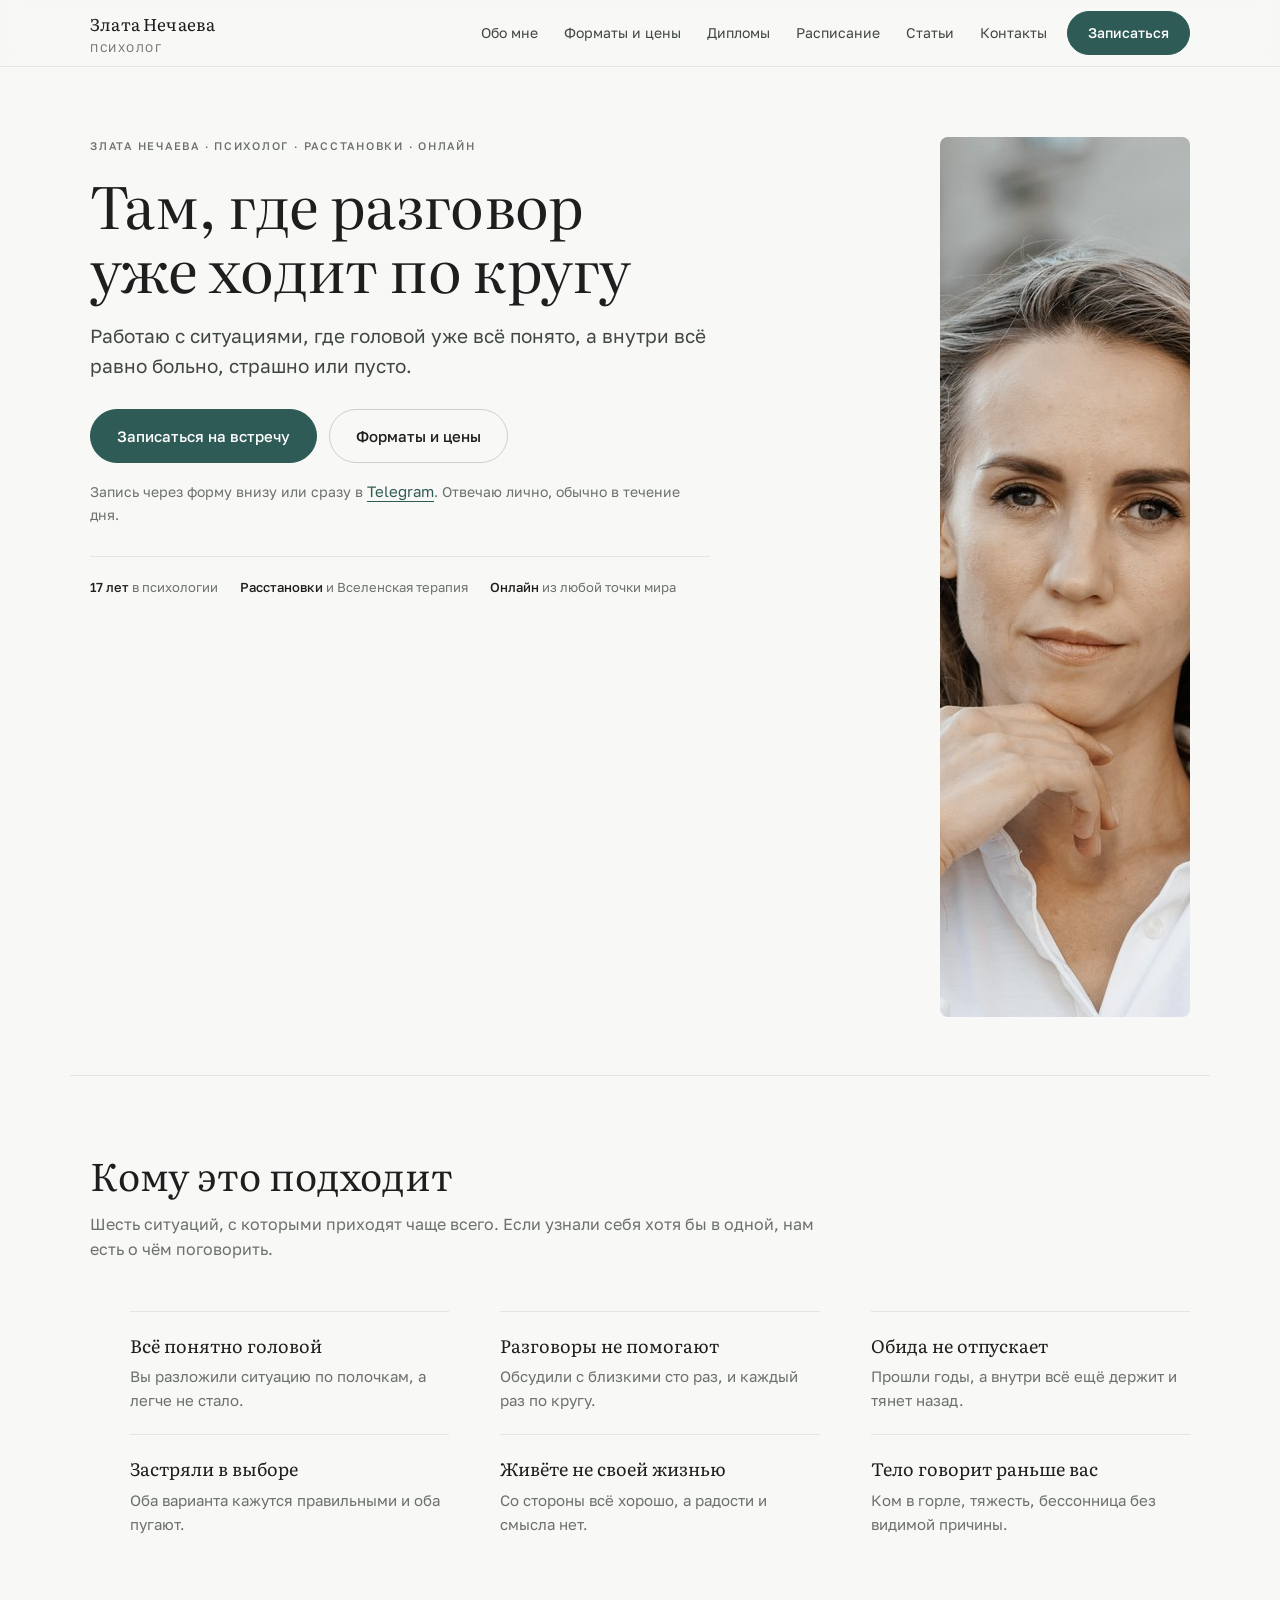
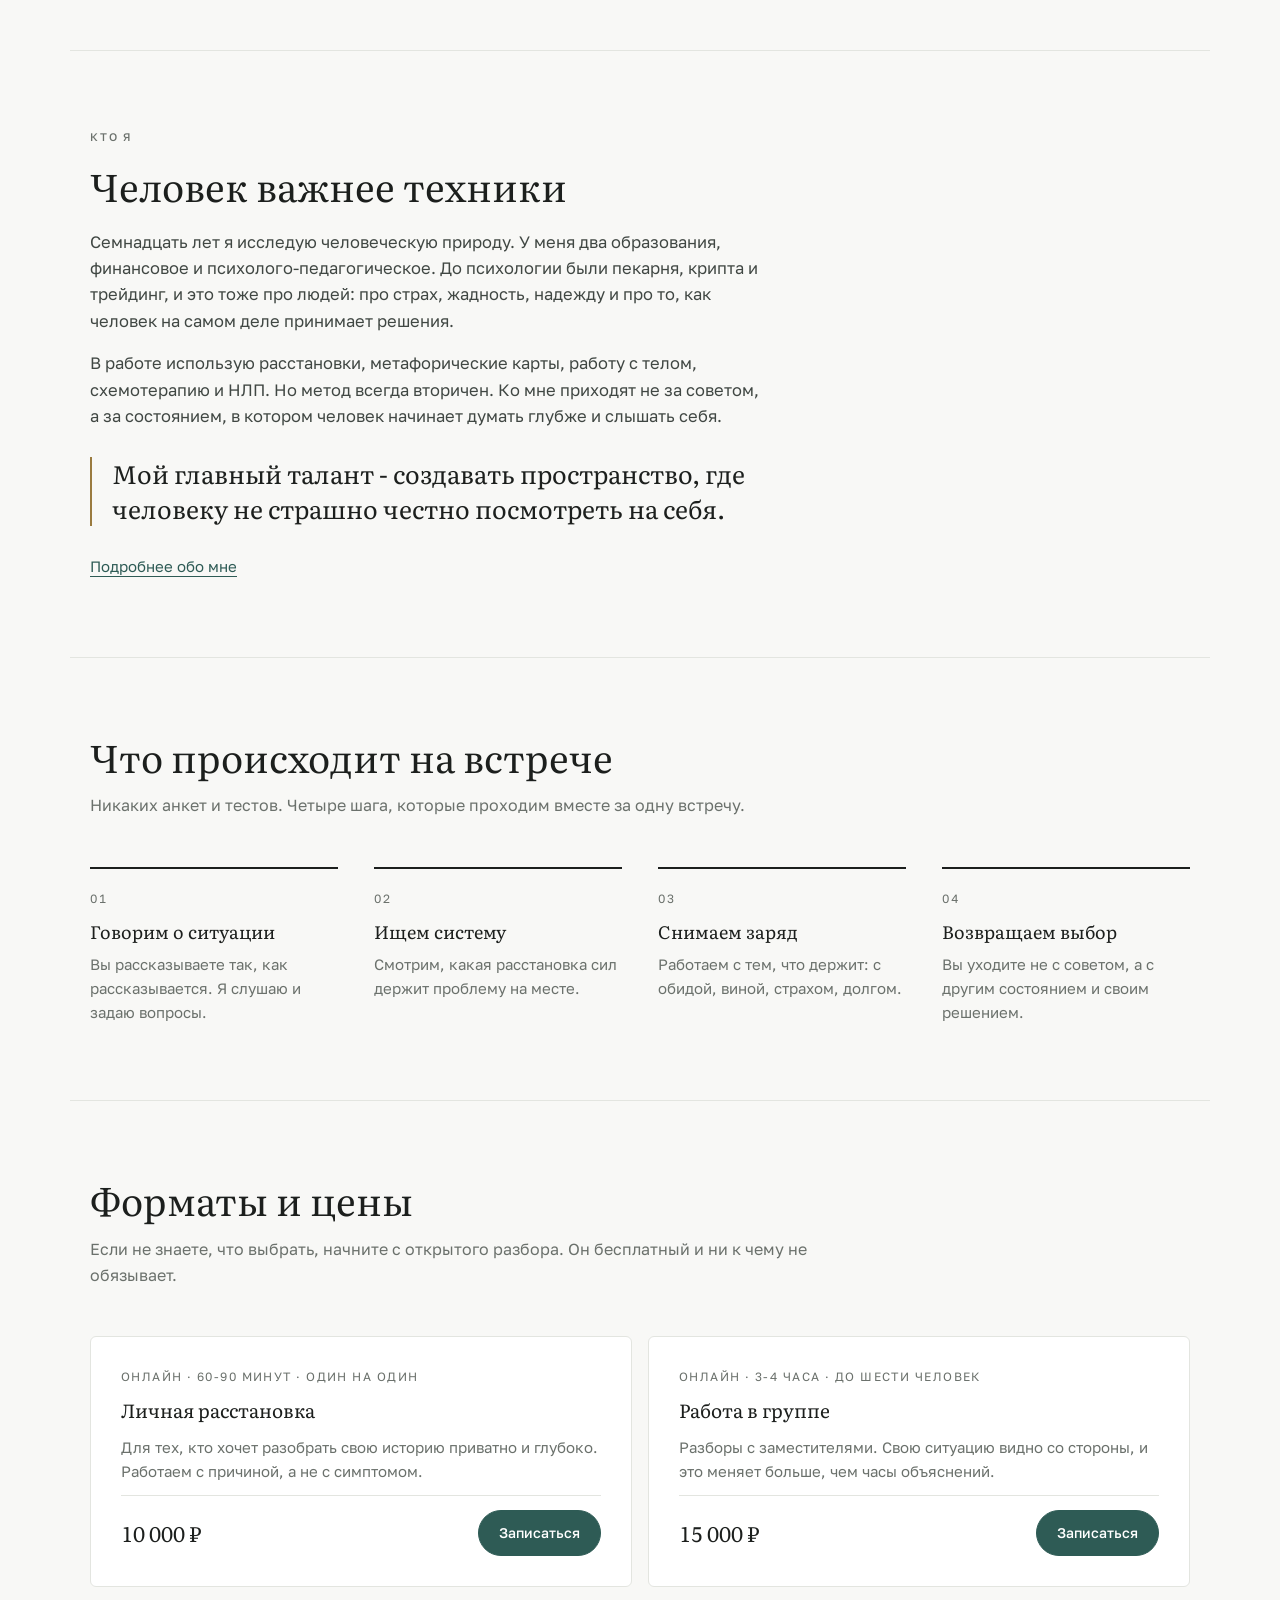
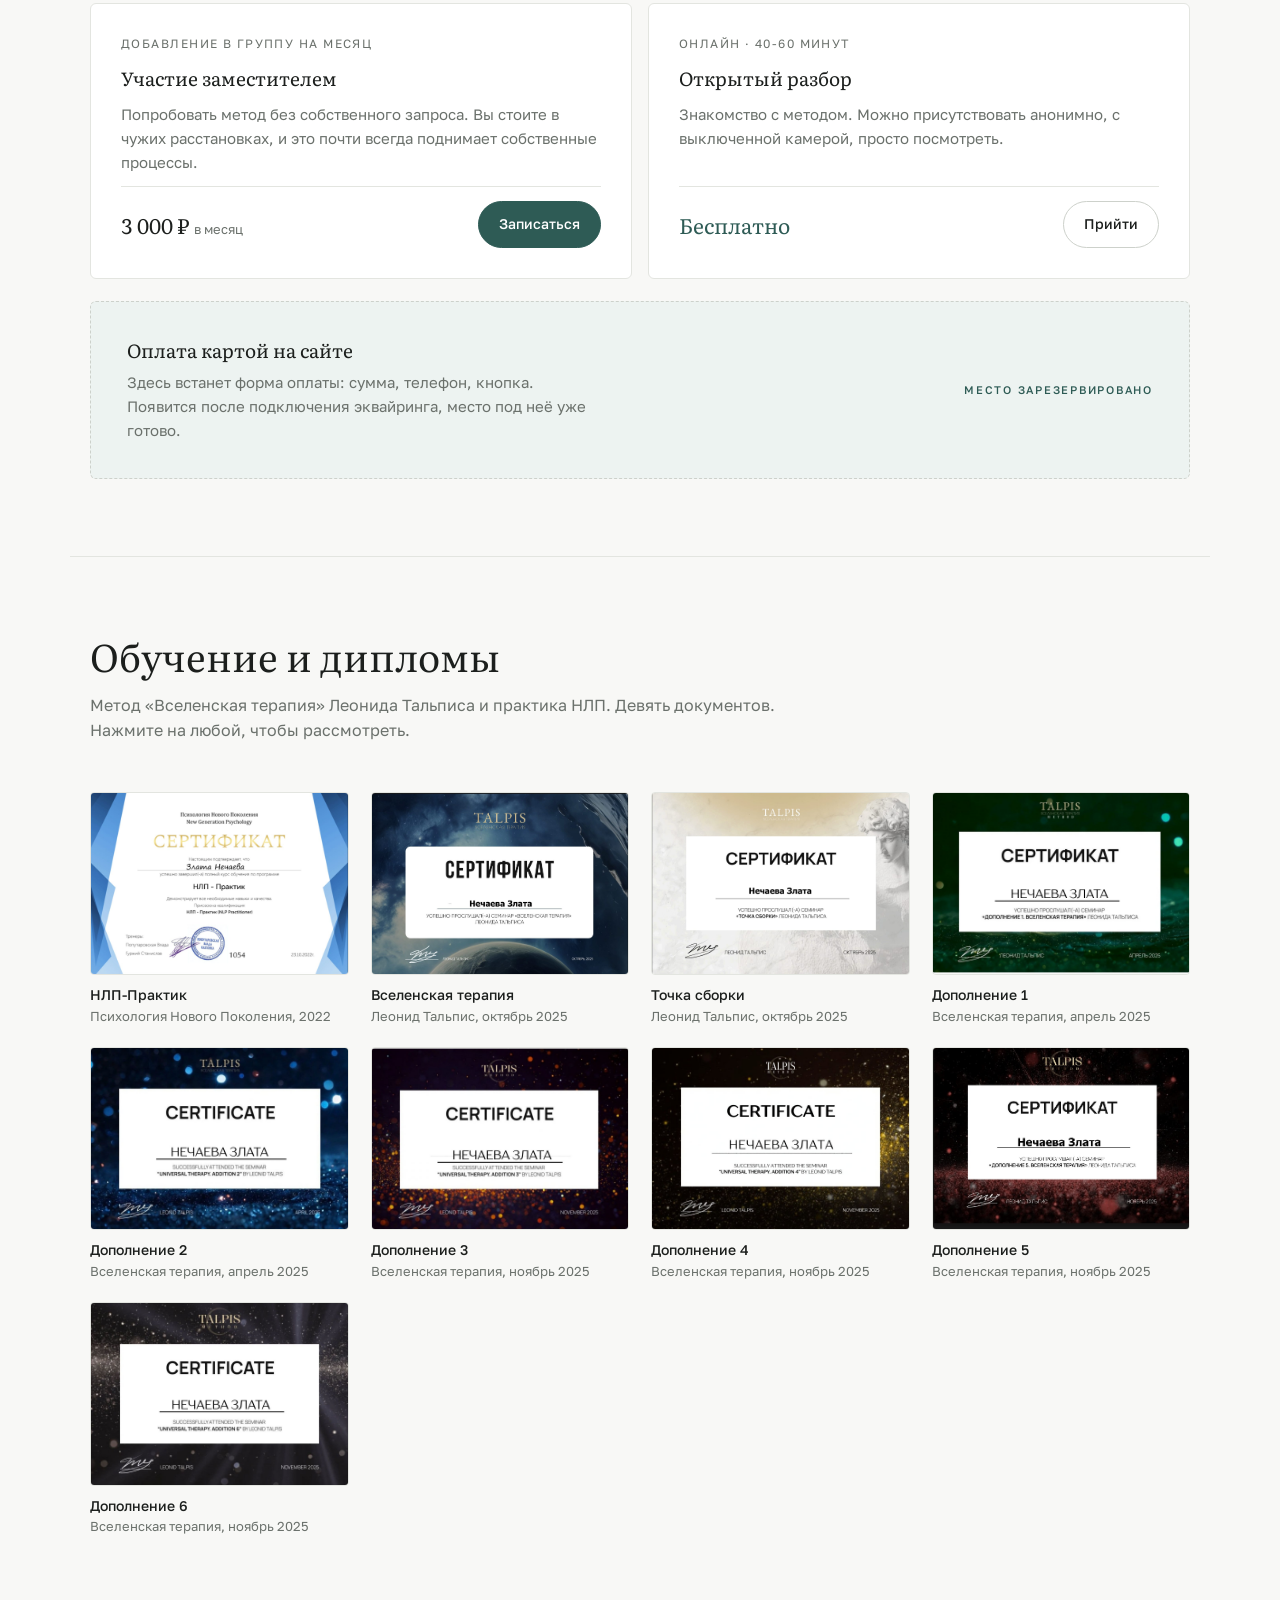
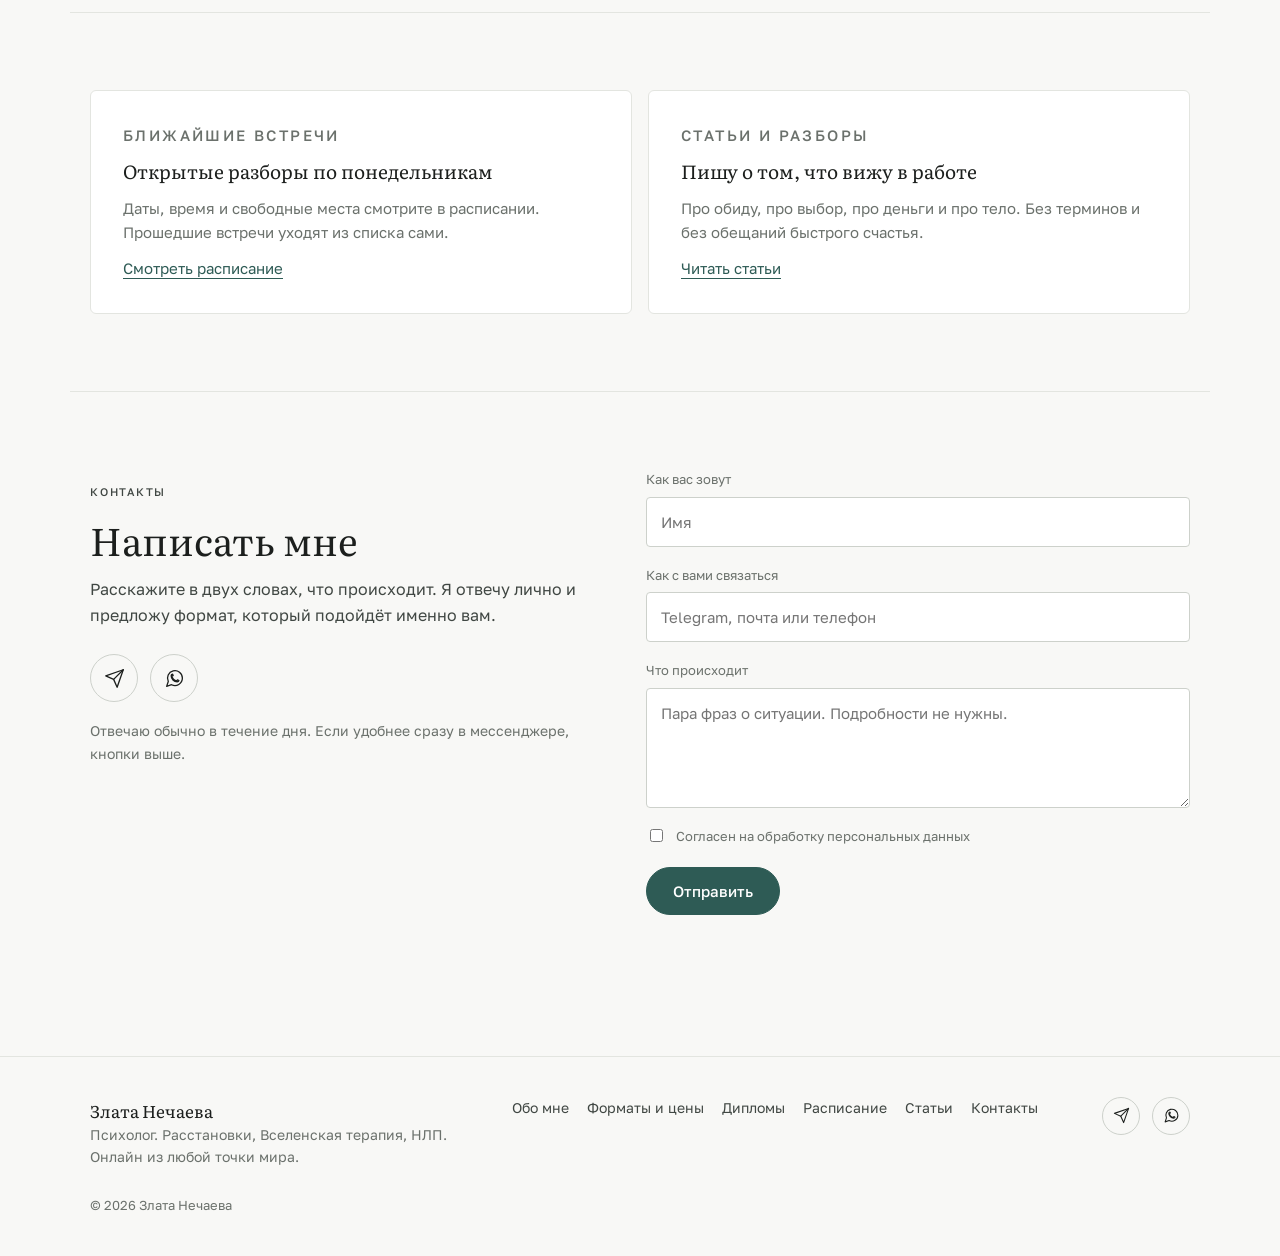
==== commit 2d568ee0: "Правки сайта 2026-09-28 13:31" ====
--- a/public/index.html
+++ b/public/index.html
@@ -2,327 +2,603 @@
 <html lang="ru">
 <head>
 <meta charset="utf-8">
-<meta name="viewport" content="width=device-width, initial-scale=1">
-<title>Злата — психолог. Глубинная работа и терапевтические расстановки</title>
-<meta name="description" content="Работаю с ситуациями, где человек уже много понял головой, но внутри всё равно больно, страшно или не двигается. Находим глубинную причину, снимаем заряд, возвращаем ясность и выбор. Личные встречи и малые группы онлайн.">
-<meta property="og:title" content="Злата — психолог. Глубинная работа и расстановки">
-<meta property="og:description" content="Там, где обычный разговор ходит по кругу. Личные встречи и малые группы онлайн.">
+<meta name="viewport" content="width=device-width, initial-scale=1, viewport-fit=cover">
+<title>Злата Нечаева - психолог. Расстановки и Вселенская терапия</title>
+<meta name="description" content="Работаю с ситуациями, где головой уже всё понято, а внутри всё равно больно, страшно или пусто. Личные расстановки и работа в группе, онлайн.">
+<meta property="og:title" content="Злата Нечаева - психолог">
+<meta property="og:description" content="Там, где разговор уже ходит по кругу. Личные расстановки и работа в группе, онлайн.">
 <meta property="og:image" content="assets/og-image.jpg">
 <meta property="og:type" content="website">
-<link rel="icon" href="data:image/svg+xml,<svg xmlns='http://www.w3.org/2000/svg' viewBox='0 0 100 100'><circle cx='50' cy='50' r='48' fill='%236B4A3A'/><text y='68' x='50' text-anchor='middle' font-size='58' font-family='Georgia' fill='%23F5EFE8'>З</text></svg>">
-<link rel="stylesheet" href="assets/styles.css">
+<link rel="icon" href="data:image/svg+xml,<svg xmlns='http://www.w3.org/2000/svg' viewBox='0 0 100 100'><circle cx='50' cy='50' r='48' fill='%232E5B55'/><text y='68' x='50' text-anchor='middle' font-size='58' font-family='Georgia' fill='%23F8F8F6'>З</text></svg>">
+<link rel="preconnect" href="https://fonts.googleapis.com">
+<link rel="preconnect" href="https://fonts.gstatic.com" crossorigin>
+<link rel="stylesheet" href="https://fonts.googleapis.com/css2?family=Literata:opsz,wght@7..72,400;7..72,500&family=Golos+Text:wght@400;500;600&display=swap">
+<style>
+  :root{
+    --ground:#F8F8F6;
+    --surface:#FFFFFF;
+    --ink:#1C1F1D;
+    --ink-soft:#404743;
+    --muted:#6B716C;
+    --line:#E3E5E0;
+    --line-strong:#CDD1CB;
+    --accent:#2E5B55;
+    --accent-ink:#20423E;
+    --accent-wash:#EDF3F1;
+    --gold:#9A7B3F;
+    --radius:6px;
+    --maxw:1140px;
+    color-scheme:light;
+  }
+  @media (prefers-color-scheme: dark){
+    :root:not([data-theme="light"]){
+      --ground:#131614;
+      --surface:#1A1E1C;
+      --ink:#ECEEEA;
+      --ink-soft:#C6CCC7;
+      --muted:#98A09A;
+      --line:#2B302D;
+      --line-strong:#3C433F;
+      --accent:#86BCB0;
+      --accent-ink:#A8D3C8;
+      --accent-wash:#1E2A27;
+      --gold:#C6A76A;
+      color-scheme:dark;
+    }
+  }
+  :root[data-theme="dark"]{
+    --ground:#131614;
+    --surface:#1A1E1C;
+    --ink:#ECEEEA;
+    --ink-soft:#C6CCC7;
+    --muted:#98A09A;
+    --line:#2B302D;
+    --line-strong:#3C433F;
+    --accent:#86BCB0;
+    --accent-ink:#A8D3C8;
+    --accent-wash:#1E2A27;
+    --gold:#C6A76A;
+    color-scheme:dark;
+  }
+
+  *{box-sizing:border-box}
+  html{scroll-behavior:smooth}
+  body{
+    margin:0;
+    background:var(--ground);
+    color:var(--ink);
+    font-family:"Golos Text","Helvetica Neue",Arial,sans-serif;
+    font-size:16px;
+    line-height:1.6;
+    -webkit-font-smoothing:antialiased;
+  }
+  @media (prefers-reduced-motion: reduce){
+    html{scroll-behavior:auto}
+    *{animation-duration:.01ms !important;transition-duration:.01ms !important}
+  }
+  img{max-width:100%;display:block}
+  a{color:inherit}
+  :focus-visible{outline:2px solid var(--accent);outline-offset:3px;border-radius:2px}
+
+  .wrap{width:100%;max-width:var(--maxw);margin:0 auto;padding-inline:20px}
+  .serif{font-family:Literata,Georgia,"Times New Roman",serif;font-weight:400}
+  .eyebrow{
+    font-size:11px;letter-spacing:.16em;text-transform:uppercase;
+    color:var(--muted);font-weight:500;margin:0 0 18px;
+  }
+  h1,h2,h3{margin:0;text-wrap:balance;font-weight:400}
+  h1{font-family:Literata,Georgia,serif;font-size:clamp(34px,5.4vw,58px);line-height:1.1;letter-spacing:-.01em}
+  h2{font-family:Literata,Georgia,serif;font-size:clamp(26px,3.4vw,38px);line-height:1.18}
+  h3{font-family:Literata,Georgia,serif;font-size:19px;line-height:1.3}
+  p{margin:0}
+
+  .btn{
+    display:inline-flex;align-items:center;justify-content:center;
+    padding:14px 26px;border-radius:999px;font-size:15px;font-weight:500;
+    text-decoration:none;border:1px solid transparent;cursor:pointer;
+    transition:background .2s ease,color .2s ease,border-color .2s ease;
+    font-family:inherit;
+  }
+  .btn-primary{background:var(--accent);color:#fff;border-color:var(--accent)}
+  :root[data-theme="dark"] .btn-primary,
+  .btn-primary{color:var(--surface)}
+  .btn-primary:hover{background:var(--accent-ink);border-color:var(--accent-ink)}
+  .btn-ghost{background:transparent;color:var(--ink);border-color:var(--line-strong)}
+  .btn-ghost:hover{border-color:var(--ink);background:transparent}
+
+  /* ---------- header ---------- */
+  .site-head{
+    position:sticky;top:env(safe-area-inset-top,0px);z-index:40;
+    background:color-mix(in srgb,var(--ground) 88%,transparent);
+    backdrop-filter:saturate(140%) blur(10px);
+    border-bottom:1px solid var(--line);
+  }
+  .head-in{display:flex;align-items:center;gap:20px;min-height:66px}
+  .brand{font-family:Literata,Georgia,serif;font-size:17px;text-decoration:none;letter-spacing:.01em;white-space:nowrap}
+  .brand span{color:var(--muted);font-size:11px;letter-spacing:.14em;text-transform:uppercase;display:block;font-family:"Golos Text",sans-serif;margin-top:2px}
+  .nav{margin-left:auto;display:flex;gap:26px;align-items:center}
+  .nav a{font-size:14px;text-decoration:none;color:var(--ink-soft)}
+  .nav a:hover{color:var(--accent)}
+  .head-cta{padding:10px 20px;font-size:14px}
+  .burger{margin-left:auto;display:none;background:none;border:1px solid var(--line-strong);border-radius:999px;padding:9px 16px;font:inherit;font-size:14px;color:var(--ink);cursor:pointer}
+  @media (max-width:900px){
+    .nav{display:none}
+    .head-cta{display:none}
+    .burger{display:block}
+    .nav.open{
+      display:flex;flex-direction:column;align-items:flex-start;gap:14px;
+      position:absolute;left:0;right:0;top:100%;
+      background:var(--surface);border-bottom:1px solid var(--line);
+      padding:20px;margin:0;
+    }
+  }
+
+  /* ---------- hero ---------- */
+  .hero{padding-block:clamp(40px,5.5vw,72px) clamp(34px,4.5vw,58px)}
+  .hero-grid{display:grid;grid-template-columns:minmax(0,1fr) 250px;gap:clamp(24px,4vw,56px);align-items:start}
+  .hero-col{max-width:620px}
+  .hero-photo{margin:0;width:100%}
+  .hero-photo img{width:100%;aspect-ratio:3/4;object-fit:cover;border-radius:8px;background:var(--line)}
+  @media (max-width:780px){
+    .hero-grid{grid-template-columns:1fr}
+    .hero-photo{order:-1;max-width:170px}
+  }
+  .hero-lead{font-size:clamp(17px,1.5vw,19px);color:var(--ink-soft);margin-top:20px}
+  .hero-actions{display:flex;flex-wrap:wrap;gap:12px;margin-top:28px}
+  .hero-how{margin-top:16px;font-size:14px;color:var(--muted)}
+  .hero-facts{display:flex;flex-wrap:wrap;gap:10px 22px;margin-top:30px;padding-top:20px;border-top:1px solid var(--line)}
+  .hero-facts span{font-size:13px;color:var(--muted)}
+  .hero-facts b{font-weight:500;color:var(--ink)}
+
+  /* ---------- generic section ---------- */
+  section{scroll-margin-top:90px}
+  .sec{padding-block:clamp(46px,6vw,84px);border-top:1px solid var(--line)}
+  .sec-head{max-width:46em;margin-bottom:clamp(28px,4vw,48px)}
+  .sec-head p{color:var(--muted);margin-top:14px;font-size:16px}
+
+  /* ---------- fit list ---------- */
+  .fit{display:grid;grid-template-columns:repeat(3,1fr);gap:0 clamp(24px,4vw,52px)}
+  .fit li{list-style:none;padding-block:22px;border-top:1px solid var(--line)}
+  .fit ul{margin:0;padding:0}
+  .fit h3{font-size:18px;margin-bottom:7px}
+  .fit p{color:var(--muted);font-size:15px}
+  @media (max-width:880px){.fit{grid-template-columns:repeat(2,1fr)}}
+  @media (max-width:560px){.fit{grid-template-columns:1fr}}
+
+  /* ---------- about ---------- */
+  .about-grid{max-width:680px}
+  .about-body p + p{margin-top:16px}
+  .about-body{color:var(--ink-soft);font-size:16.5px}
+  .pull{
+    font-family:Literata,Georgia,serif;font-size:clamp(20px,2.3vw,25px);line-height:1.38;
+    color:var(--ink);margin:28px 0;padding-left:20px;border-left:2px solid var(--gold);
+  }
+  .inline-link{color:var(--accent);text-decoration:none;border-bottom:1px solid currentColor;padding-bottom:1px;font-size:15px}
+  .inline-link:hover{color:var(--accent-ink)}
+
+  /* ---------- steps ---------- */
+  .steps{display:grid;grid-template-columns:repeat(4,1fr);gap:clamp(20px,3vw,36px);counter-reset:s}
+  .step{padding-top:20px;border-top:2px solid var(--ink)}
+  .step .num{font-size:12px;letter-spacing:.14em;color:var(--muted);font-variant-numeric:tabular-nums;display:block;margin-bottom:12px}
+  .step h3{font-size:18px;margin-bottom:8px}
+  .step p{color:var(--muted);font-size:15px}
+  @media (max-width:860px){.steps{grid-template-columns:repeat(2,1fr)}}
+  @media (max-width:520px){.steps{grid-template-columns:1fr}}
+
+  /* ---------- formats ---------- */
+  .formats{display:grid;grid-template-columns:repeat(2,1fr);gap:16px}
+  .fmt{
+    background:var(--surface);border:1px solid var(--line);border-radius:var(--radius);
+    padding:clamp(22px,2.4vw,30px);display:flex;flex-direction:column;gap:12px;
+  }
+  .fmt .meta{font-size:12px;letter-spacing:.12em;text-transform:uppercase;color:var(--muted)}
+  .fmt p{color:var(--muted);font-size:15px;flex:1}
+  .fmt-foot{display:flex;align-items:center;justify-content:space-between;gap:14px;flex-wrap:wrap;padding-top:14px;border-top:1px solid var(--line)}
+  .price{font-family:Literata,Georgia,serif;font-size:21px;font-variant-numeric:tabular-nums}
+  .price-slot{
+    font-family:"Golos Text",sans-serif;font-size:11px;letter-spacing:.16em;text-transform:uppercase;
+    color:var(--muted);border:1px dashed var(--line-strong);border-radius:999px;padding:7px 14px;
+  }
+  .price-free{color:var(--accent)}
+  .price .per{font-family:"Golos Text",sans-serif;font-size:13px;color:var(--muted)}
+  .fmt .btn{padding:11px 20px;font-size:14px}
+  @media (max-width:760px){.formats{grid-template-columns:1fr}}
+
+  /* ---------- pay placeholder ---------- */
+  .pay{
+    border:1px dashed var(--line-strong);border-radius:var(--radius);
+    padding:clamp(24px,3vw,36px);display:grid;grid-template-columns:1fr auto;gap:20px;align-items:center;
+    background:var(--accent-wash);
+  }
+  .pay h3{margin-bottom:8px}
+  .pay p{color:var(--muted);font-size:15px;max-width:52ch}
+  .pay .tag{font-size:11px;letter-spacing:.16em;text-transform:uppercase;color:var(--accent);font-weight:500;white-space:nowrap}
+  @media (max-width:700px){.pay{grid-template-columns:1fr}}
+
+  /* ---------- diplomas ---------- */
+  .dips{display:grid;grid-template-columns:repeat(4,1fr);gap:clamp(14px,2vw,22px)}
+  .dip{background:none;border:0;padding:0;font:inherit;color:inherit;text-align:left;cursor:zoom-in;display:flex;flex-direction:column;gap:10px}
+  .dip img{width:100%;aspect-ratio:1.41/1;object-fit:cover;border:1px solid var(--line);border-radius:4px;background:var(--surface);transition:border-color .2s ease}
+  .dip:hover img{border-color:var(--line-strong)}
+  .dip .cap{font-size:13px;color:var(--muted);line-height:1.4}
+  .dip .cap b{display:block;color:var(--ink);font-weight:500;font-size:14px;margin-bottom:2px}
+  .dip .ph{display:none}
+  .dip.empty{cursor:default}
+  .dip.empty img{display:none}
+  .dip.empty .ph{
+    display:flex;flex-direction:column;align-items:center;justify-content:center;gap:6px;
+    width:100%;aspect-ratio:1.41/1;border:1px dashed var(--line-strong);border-radius:4px;
+    background:var(--surface);color:var(--muted);text-align:center;padding:12px;
+  }
+  .dip.empty .ph .ph-t{font-size:12px;letter-spacing:.14em;text-transform:uppercase}
+  .dip.empty .ph code{font-size:11px;color:var(--muted);opacity:.75;word-break:break-all;font-family:ui-monospace,SFMono-Regular,Menlo,monospace}
+  @media (max-width:820px){.dips{grid-template-columns:repeat(2,1fr)}}
+  @media (max-width:440px){.dips{grid-template-columns:1fr}}
+
+  .prog{margin-top:clamp(28px,3.4vw,44px);padding-top:24px;border-top:1px solid var(--line)}
+  .prog ul{margin:0;padding:0;list-style:none;display:grid;grid-template-columns:repeat(2,1fr);gap:0 clamp(24px,4vw,52px)}
+  .prog li{padding-block:11px;border-bottom:1px solid var(--line);font-size:15px;color:var(--ink-soft)}
+  .prog li span{color:var(--muted);font-size:13px;display:block}
+  @media (max-width:640px){.prog ul{grid-template-columns:1fr}}
+
+  .lightbox{
+    position:fixed;inset:0;z-index:90;background:rgba(14,17,15,.92);
+    display:flex;align-items:center;justify-content:center;padding:24px;cursor:zoom-out;
+  }
+  .lightbox img{max-width:min(1100px,92vw);max-height:84vh;object-fit:contain;border-radius:4px}
+  .lightbox .lb-cap{position:absolute;bottom:22px;left:0;right:0;text-align:center;color:#D9DEDA;font-size:13px;padding-inline:20px}
+
+  /* ---------- two teasers ---------- */
+  .teasers{display:grid;grid-template-columns:1fr 1fr;gap:16px}
+  .teaser{background:var(--surface);border:1px solid var(--line);border-radius:var(--radius);padding:clamp(24px,2.6vw,32px);display:flex;flex-direction:column;gap:12px}
+  .teaser p{color:var(--muted);font-size:15px;flex:1}
+  @media (max-width:760px){.teasers{grid-template-columns:1fr}}
+
+  /* ---------- contact ---------- */
+  .contact-grid{display:grid;grid-template-columns:.95fr 1.05fr;gap:clamp(28px,5vw,64px);align-items:start}
+  .field{display:flex;flex-direction:column;gap:7px;margin-bottom:18px}
+  .field label{font-size:13px;color:var(--muted)}
+  .field input,.field textarea{
+    font:inherit;font-size:15px;color:var(--ink);background:var(--surface);
+    border:1px solid var(--line-strong);border-radius:4px;padding:12px 14px;width:100%;
+  }
+  .field textarea{min-height:120px;resize:vertical}
+  .consent{display:flex;gap:10px;align-items:flex-start;font-size:13px;color:var(--muted);margin-bottom:20px}
+  .consent input{margin-top:3px;accent-color:var(--accent);flex:0 0 auto}
+  .form-note{font-size:14px;color:var(--accent);margin-top:14px}
+  .form-err{font-size:14px;color:#B4533A;margin-top:14px}
+  .contact-side p{color:var(--ink-soft);margin-top:14px}
+  .contact-side .small{font-size:14px;color:var(--muted);margin-top:18px}
+  .msgr{display:flex;gap:12px;margin-top:26px}
+  .msgr a{display:inline-flex;align-items:center;justify-content:center;width:48px;height:48px;border-radius:50%;border:1px solid var(--line-strong);color:var(--ink);text-decoration:none;transition:border-color .2s ease,color .2s ease,background .2s ease}
+  .msgr a:hover{border-color:var(--accent);color:var(--accent);background:var(--accent-wash)}
+  .msgr svg{width:21px;height:21px;fill:none;stroke:currentColor;stroke-width:1.5;stroke-linecap:round;stroke-linejoin:round}
+  .msgr.sm{margin-top:0}
+  .msgr.sm a{width:38px;height:38px}
+  .msgr.sm svg{width:17px;height:17px}
+  .contact-list{list-style:none;margin:26px 0 0;padding:0}
+  .contact-list li{display:flex;gap:16px;align-items:baseline;padding-block:11px;border-top:1px solid var(--line)}
+  .contact-list li span{font-size:11px;letter-spacing:.14em;text-transform:uppercase;color:var(--muted);min-width:86px}
+  .contact-list li a{font-size:16px;color:var(--accent);text-decoration:none;border-bottom:1px solid currentColor;padding-bottom:1px}
+  .contact-list li a:hover{color:var(--accent-ink)}
+  @media (max-width:820px){.contact-grid{grid-template-columns:1fr}}
+
+  /* ---------- footer ---------- */
+  .site-foot{border-top:1px solid var(--line);padding-block:40px;margin-top:clamp(40px,5vw,70px)}
+  .foot-in{display:flex;flex-wrap:wrap;gap:24px;justify-content:space-between;align-items:flex-start}
+  .foot-in p{font-size:14px;color:var(--muted)}
+  .foot-links{display:flex;flex-wrap:wrap;gap:18px}
+  .foot-links a{font-size:14px;color:var(--ink-soft);text-decoration:none}
+  .foot-links a:hover{color:var(--accent)}
+  .copy{font-size:13px;color:var(--muted);margin-top:26px}
+  .todo{font-size:12px;color:var(--gold)}
+</style>
 </head>
 <body>
-
-<header class="site-header">
-  <div class="wrap header-inner">
-    <a class="logo" href="index.html">
-      <span class="logo-mark">З</span>
-      <span class="logo-text">
-        <span class="logo-name">Злата</span>
-        <span class="logo-sub">Психолог</span>
-      </span>
-    </a>
-    <button class="burger" aria-label="Меню" aria-expanded="false"><span></span><span></span><span></span></button>
-    <nav class="nav">
-      <a href="index.html" class="active">Главная</a>
+<header class="site-head">
+  <div class="wrap head-in">
+    <a class="brand" href="index.html">Злата Нечаева<span>Психолог</span></a>
+    <button class="burger" id="burger" aria-expanded="false" aria-controls="nav">Меню</button>
+    <nav class="nav" id="nav">
       <a href="about.html">Обо мне</a>
-      <a href="formats.html">Как работаем</a>
+      <a href="#formats">Форматы и цены</a>
+      <a href="#diplomas">Дипломы</a>
       <a href="schedule.html">Расписание</a>
       <a href="articles.html">Статьи</a>
-      <a href="contacts.html">Контакты</a>
-      <a class="btn btn-primary" href="#zapis">Записаться</a>
+      <a href="#contact">Контакты</a>
     </nav>
+    <a class="btn btn-primary head-cta" href="#contact">Записаться</a>
   </div>
 </header>
 
-<main>
-
-<!-- ============ HERO ============ -->
-<section class="hero">
-  <div class="wrap hero-grid">
-    <div>
-      <p class="eyebrow">Психолог · 17 лет практики</p>
-      <h1>Там, где разговор уже&nbsp;ходит по&nbsp;кругу</h1>
-      <blockquote class="hero-quote">
-        Я работаю с ситуациями, где человек уже много понял головой, но внутри всё равно больно, страшно, обидно или не двигается. Мы находим глубинную причину, убираем заряд и возвращаем ясность, выбор и движение.
-      </blockquote>
+<main id="top">
+
+  <section class="wrap hero">
+    <div class="hero-grid">
+    <div class="hero-col">
+      <p class="eyebrow">Злата Нечаева · психолог · расстановки · онлайн</p>
+      <h1>Там, где разговор уже ходит по кругу</h1>
+      <p class="hero-lead">Работаю с ситуациями, где головой уже всё понято, а внутри всё равно больно, страшно или пусто.</p>
       <div class="hero-actions">
-        <a class="btn btn-primary btn-lg" href="#zapis">Записаться на встречу</a>
-        <a class="btn btn-ghost btn-lg" href="schedule.html">Ближайшие разборы</a>
-      </div>
-    </div>
-    <div class="hero-photo">
-      <img src="assets/zlata-hero.webp" alt="Злата — психолог, ведущая терапевтических расстановок" width="900" height="1150">
-      <div class="hero-badge">
-        <strong>17 лет</strong>
-        исследую человеческую природу и психику
-      </div>
-    </div>
-  </div>
-</section>
-
-<!-- ============ ЭТО ПРО ВАС ============ -->
-<section class="bg-sand">
+        <a class="btn btn-primary" href="#contact">Записаться на встречу</a>
+        <a class="btn btn-ghost" href="#formats">Форматы и цены</a>
+      </div>
+      <p class="hero-how">Запись через форму внизу или сразу в <a class="inline-link" href="https://t.me/zlatanechaeva">Telegram</a>. Отвечаю лично, обычно в течение дня.</p>
+      <div class="hero-facts">
+        <span><b>17 лет</b> в психологии</span>
+        <span><b>Расстановки</b> и Вселенская терапия</span>
+        <span><b>Онлайн</b> из любой точки мира</span>
+      </div>
+    </div>
+    <figure class="hero-photo">
+      <img src="assets/portrait.jpg" alt="Злата Нечаева" width="660" height="880">
+    </figure>
+    </div>
+  </section>
+
+  <section class="wrap sec" id="fit">
+    <div class="sec-head">
+      <h2>Кому это подходит</h2>
+      <p>Шесть ситуаций, с которыми приходят чаще всего. Если узнали себя хотя бы в одной, нам есть о чём поговорить.</p>
+    </div>
+    <ul class="fit">
+      <li><h3>Всё понятно головой</h3><p>Вы разложили ситуацию по полочкам, а легче не стало.</p></li>
+      <li><h3>Разговоры не помогают</h3><p>Обсудили с близкими сто раз, и каждый раз по кругу.</p></li>
+      <li><h3>Обида не отпускает</h3><p>Прошли годы, а внутри всё ещё держит и тянет назад.</p></li>
+      <li><h3>Застряли в выборе</h3><p>Оба варианта кажутся правильными и оба пугают.</p></li>
+      <li><h3>Живёте не своей жизнью</h3><p>Со стороны всё хорошо, а радости и смысла нет.</p></li>
+      <li><h3>Тело говорит раньше вас</h3><p>Ком в горле, тяжесть, бессонница без видимой причины.</p></li>
+    </ul>
+  </section>
+
+  <section class="wrap sec" id="about">
+    <div class="about-grid">
+      <div>
+        <p class="eyebrow">Кто я</p>
+        <h2>Человек важнее техники</h2>
+        <div class="about-body" style="margin-top:20px">
+          <p>Семнадцать лет я исследую человеческую природу. У меня два образования, финансовое и психолого-педагогическое. До психологии были пекарня, крипта и трейдинг, и это тоже про людей: про страх, жадность, надежду и про то, как человек на самом деле принимает решения.</p>
+          <p>В работе использую расстановки, метафорические карты, работу с телом, схемотерапию и НЛП. Но метод всегда вторичен. Ко мне приходят не за советом, а за состоянием, в котором человек начинает думать глубже и слышать себя.</p>
+        </div>
+        <p class="pull">Мой главный талант - создавать пространство, где человеку не страшно честно посмотреть на себя.</p>
+        <a class="inline-link" href="about.html">Подробнее обо мне</a>
+      </div>
+    </div>
+  </section>
+
+  <section class="wrap sec" id="how">
+    <div class="sec-head">
+      <h2>Что происходит на встрече</h2>
+      <p>Никаких анкет и тестов. Четыре шага, которые проходим вместе за одну встречу.</p>
+    </div>
+    <div class="steps">
+      <div class="step"><span class="num">01</span><h3>Говорим о ситуации</h3><p>Вы рассказываете так, как рассказывается. Я слушаю и задаю вопросы.</p></div>
+      <div class="step"><span class="num">02</span><h3>Ищем систему</h3><p>Смотрим, какая расстановка сил держит проблему на месте.</p></div>
+      <div class="step"><span class="num">03</span><h3>Снимаем заряд</h3><p>Работаем с тем, что держит: с обидой, виной, страхом, долгом.</p></div>
+      <div class="step"><span class="num">04</span><h3>Возвращаем выбор</h3><p>Вы уходите не с советом, а с другим состоянием и своим решением.</p></div>
+    </div>
+  </section>
+
+  <section class="wrap sec" id="formats">
+    <div class="sec-head">
+      <h2>Форматы и цены</h2>
+      <p>Если не знаете, что выбрать, начните с открытого разбора. Он бесплатный и ни к чему не обязывает.</p>
+    </div>
+    <div class="formats">
+      <article class="fmt">
+        <span class="meta">Онлайн · 60-90 минут · один на один</span>
+        <h3>Личная расстановка</h3>
+        <p>Для тех, кто хочет разобрать свою историю приватно и глубоко. Работаем с причиной, а не с симптомом.</p>
+        <div class="fmt-foot"><span class="price">10 000 ₽</span><a class="btn btn-primary" href="#contact">Записаться</a></div>
+      </article>
+      <article class="fmt">
+        <span class="meta">Онлайн · 3-4 часа · до шести человек</span>
+        <h3>Работа в группе</h3>
+        <p>Разборы с заместителями. Свою ситуацию видно со стороны, и это меняет больше, чем часы объяснений.</p>
+        <div class="fmt-foot"><span class="price">15 000 ₽</span><a class="btn btn-primary" href="#contact">Записаться</a></div>
+      </article>
+      <article class="fmt">
+        <span class="meta">Добавление в группу на месяц</span>
+        <h3>Участие заместителем</h3>
+        <p>Попробовать метод без собственного запроса. Вы стоите в чужих расстановках, и это почти всегда поднимает собственные процессы.</p>
+        <div class="fmt-foot"><span class="price">3 000 ₽ <span class="per">в месяц</span></span><a class="btn btn-primary" href="#contact">Записаться</a></div>
+      </article>
+      <article class="fmt">
+        <span class="meta">Онлайн · 40-60 минут</span>
+        <h3>Открытый разбор</h3>
+        <p>Знакомство с методом. Можно присутствовать анонимно, с выключенной камерой, просто посмотреть.</p>
+        <div class="fmt-foot"><span class="price price-free">Бесплатно</span><a class="btn btn-ghost" href="#contact">Прийти</a></div>
+      </article>
+    </div>
+
+    <div class="pay" style="margin-top:22px" hidden>
+      <div>
+        <h3>Оплата картой на сайте</h3>
+        <p>Здесь встанет форма оплаты: сумма, телефон, кнопка. Появится после подключения эквайринга, место под неё уже готово.</p>
+      </div>
+      <span class="tag">Место зарезервировано</span>
+    </div>
+  </section>
+
+  <section class="wrap sec" id="diplomas">
+    <div class="sec-head">
+      <h2>Обучение и дипломы</h2>
+      <p>Метод «Вселенская терапия» Леонида Тальписа и практика НЛП. Девять документов. Нажмите на любой, чтобы рассмотреть.</p>
+    </div>
+    <div class="dips">
+      <button class="dip" data-src="assets/diplom-nlp.jpg" data-cap="НЛП-Практик · Психология Нового Поколения · 2022">
+        <img src="assets/diplom-nlp.jpg" alt="Сертификат НЛП-Практик, 2022" loading="lazy">
+        <span class="cap"><b>НЛП-Практик</b>Психология Нового Поколения, 2022</span>
+      </button>
+      <button class="dip" data-src="assets/diplom-vt.jpg" data-cap="Семинар «Вселенская терапия» · Леонид Тальпис · октябрь 2025">
+        <img src="assets/diplom-vt.jpg" alt="Сертификат: семинар Вселенская терапия" loading="lazy">
+        <span class="cap"><b>Вселенская терапия</b>Леонид Тальпис, октябрь 2025</span>
+      </button>
+      <button class="dip" data-src="assets/diplom-tochka.jpg" data-cap="Семинар «Точка сборки» · Леонид Тальпис · октябрь 2025">
+        <img src="assets/diplom-tochka.jpg" alt="Сертификат: семинар Точка сборки" loading="lazy">
+        <span class="cap"><b>Точка сборки</b>Леонид Тальпис, октябрь 2025</span>
+      </button>
+      <button class="dip" data-src="assets/diplom-dop1.jpg" data-cap="Семинар «Дополнение 1. Вселенская терапия» · Леонид Тальпис · апрель 2025">
+        <img src="assets/diplom-dop1.jpg" alt="Сертификат: Дополнение 1" loading="lazy">
+        <span class="cap"><b>Дополнение 1</b>Вселенская терапия, апрель 2025</span>
+      </button>
+      <button class="dip" data-src="assets/diplom-dop2.jpg" data-cap="Семинар «Дополнение 2. Вселенская терапия» · Леонид Тальпис · апрель 2025">
+        <img src="assets/diplom-dop2.jpg" alt="Сертификат: Дополнение 2" loading="lazy">
+        <span class="cap"><b>Дополнение 2</b>Вселенская терапия, апрель 2025</span>
+      </button>
+      <button class="dip" data-src="assets/diplom-dop3.jpg" data-cap="Семинар «Дополнение 3. Вселенская терапия» · Леонид Тальпис · ноябрь 2025">
+        <img src="assets/diplom-dop3.jpg" alt="Сертификат: Дополнение 3" loading="lazy">
+        <span class="cap"><b>Дополнение 3</b>Вселенская терапия, ноябрь 2025</span>
+      </button>
+      <button class="dip" data-src="assets/diplom-dop4.jpg" data-cap="Семинар «Дополнение 4. Вселенская терапия» · Леонид Тальпис · ноябрь 2025">
+        <img src="assets/diplom-dop4.jpg" alt="Сертификат: Дополнение 4" loading="lazy">
+        <span class="cap"><b>Дополнение 4</b>Вселенская терапия, ноябрь 2025</span>
+      </button>
+      <button class="dip" data-src="assets/diplom-dop5.jpg" data-cap="Семинар «Дополнение 5. Вселенская терапия» · Леонид Тальпис · ноябрь 2025">
+        <img src="assets/diplom-dop5.jpg" alt="Сертификат: Дополнение 5" loading="lazy">
+        <span class="cap"><b>Дополнение 5</b>Вселенская терапия, ноябрь 2025</span>
+      </button>
+      <button class="dip" data-src="assets/diplom-dop6.jpg" data-cap="Семинар «Дополнение 6. Вселенская терапия» · Леонид Тальпис · ноябрь 2025">
+        <img src="assets/diplom-dop6.jpg" alt="Сертификат: Дополнение 6" loading="lazy">
+        <span class="cap"><b>Дополнение 6</b>Вселенская терапия, ноябрь 2025</span>
+      </button>
+    </div>
+  </section>
+
+  <section class="wrap sec">
+    <div class="teasers">
+      <article class="teaser" id="schedule">
+        <p class="eyebrow" style="margin-bottom:0">Ближайшие встречи</p>
+        <h3>Открытые разборы по понедельникам</h3>
+        <p>Даты, время и свободные места смотрите в расписании. Прошедшие встречи уходят из списка сами.</p>
+        <div><a class="inline-link" href="schedule.html">Смотреть расписание</a></div>
+      </article>
+      <article class="teaser" id="articles">
+        <p class="eyebrow" style="margin-bottom:0">Статьи и разборы</p>
+        <h3>Пишу о том, что вижу в работе</h3>
+        <p>Про обиду, про выбор, про деньги и про тело. Без терминов и без обещаний быстрого счастья.</p>
+        <div><a class="inline-link" href="articles.html">Читать статьи</a></div>
+      </article>
+    </div>
+  </section>
+
+  <section class="wrap sec" id="contact"><span id="zapis"></span>
+    <div class="contact-grid">
+      <div class="contact-side">
+        <p class="eyebrow">Контакты</p>
+        <h2>Написать мне</h2>
+        <p>Расскажите в двух словах, что происходит. Я отвечу лично и предложу формат, который подойдёт именно вам.</p>
+        <div class="msgr">
+          <a href="https://t.me/zlatanechaeva" title="Telegram" aria-label="Написать в Telegram"><svg viewBox="0 0 24 24" aria-hidden="true"><path d="M22 2 11 13"/><path d="M22 2 15 22l-4-9-9-4Z"/></svg></a>
+          <a href="https://wa.me/79219820942" title="WhatsApp" aria-label="Написать в WhatsApp"><svg viewBox="0 0 24 24" aria-hidden="true"><path d="M21 11.5a8.5 8.5 0 0 1-12.4 7.6L3 21l1.9-5.6A8.5 8.5 0 1 1 21 11.5Z"/><path d="M8.9 9.1c.2 1.4.9 2.7 1.9 3.7 1 1 2.3 1.7 3.7 1.9l.9-1.2 1.6.8c-.2.9-1 1.5-1.9 1.5a7 7 0 0 1-6.9-6.9c0-.9.6-1.7 1.5-1.9l.8 1.6Z"/></svg></a>
+        </div>
+        <p class="small">Отвечаю обычно в течение дня. Если удобнее сразу в мессенджере, кнопки выше.</p>
+      </div>
+      <form id="lead-form" novalidate>
+        <div class="field">
+          <label for="f-name">Как вас зовут</label>
+          <input id="f-name" name="name" type="text" autocomplete="name" placeholder="Имя">
+        </div>
+        <div class="field">
+          <label for="f-contact">Как с вами связаться</label>
+          <input id="f-contact" name="contact" type="text" placeholder="Telegram, почта или телефон">
+        </div>
+        <div class="field">
+          <label for="f-text">Что происходит</label>
+          <textarea id="f-text" name="text" placeholder="Пара фраз о ситуации. Подробности не нужны."></textarea>
+        </div>
+        <label class="consent" for="f-consent">
+          <input id="f-consent" name="consent" type="checkbox">
+          <span>Согласен на обработку персональных данных</span>
+        </label>
+        <button class="btn btn-primary" type="submit">Отправить</button>
+        <p class="form-note" id="form-note" hidden>Спасибо! Сейчас откроется Telegram с готовым сообщением, останется нажать «Отправить».</p>
+        <p class="form-err" id="form-err" hidden>Оставьте, пожалуйста, способ связи и отметьте согласие, иначе я не смогу ответить.</p>
+      </form>
+    </div>
+  </section>
+</main>
+
+<footer class="site-foot">
   <div class="wrap">
-    <div class="section-head center reveal">
-      <p class="eyebrow">Кому это подходит</p>
-      <h2>Возможно, вы себя узнаете</h2>
-      <p class="lead">Ко мне приходят не за советами. Советы вы уже слышали — и, скорее всего, они не помогли.</p>
-    </div>
-    <div class="grid grid-3">
-      <article class="card reveal">
-        <div class="card-icon"><svg class="ic-lg" viewBox="0 0 24 24" fill="none" stroke="currentColor" stroke-width="1.4" stroke-linecap="round"><path d="M15.5 21v-2.6c1.9-1.1 3.2-3 3.4-5.3h.9c.5 0 .8-.5.6-.9l-1.4-2.7A7.6 7.6 0 0 0 11.4 3 7.5 7.5 0 0 0 4 10.6c0 2.4 1.1 4.5 2.8 5.9V21"/><circle cx="12" cy="10.6" r="1"/></svg></div>
-        <h3>Всё понятно головой</h3>
-        <p>Вы много читали, анализировали, объясняли себе. Разложили по полочкам. А внутри по-прежнему держит — и от этого только хуже.</p>
-      </article>
-      <article class="card reveal">
-        <div class="card-icon"><svg class="ic-lg" viewBox="0 0 24 24" fill="none" stroke="currentColor" stroke-width="1.4" stroke-linecap="round"><path d="M4.5 9.5a7.5 7.5 0 1 1 .6 6"/><path d="M2.6 12.2 5 15.6l3.5-2"/></svg></div>
-        <h3>Разговоры не помогают</h3>
-        <p>С подругой, с психологом, сами с собой — раз за разом одно и то же. Разговор ходит по кругу и не выводит никуда.</p>
-      </article>
-      <article class="card reveal">
-        <div class="card-icon"><svg class="ic-lg" viewBox="0 0 24 24" fill="none" stroke="currentColor" stroke-width="1.4" stroke-linecap="round" stroke-linejoin="round"><path d="M12 20s-7.5-4.6-7.5-9.6A4.4 4.4 0 0 1 12 7.6a4.4 4.4 0 0 1 7.5 2.8c0 5-7.5 9.6-7.5 9.6z"/><path d="M9.4 12.6h1.3l.9-2 1.2 3.4.9-1.4h1.6"/></svg></div>
-        <h3>Обида не отпускает</h3>
-        <p>Предательство, измена, старая история с родителями. Умом простили давно. Внутри — нет.</p>
-      </article>
-      <article class="card reveal">
-        <div class="card-icon"><svg class="ic-lg" viewBox="0 0 24 24" fill="none" stroke="currentColor" stroke-width="1.4" stroke-linecap="round"><path d="M12 21V12"/><path d="M12 12 6.5 6.5M12 12l5.5-5.5"/><circle cx="5.4" cy="5.4" r="1.9"/><circle cx="18.6" cy="5.4" r="1.9"/></svg></div>
-        <h3>Застряли в выборе</h3>
-        <p>Решение назрело, а сделать шаг не получается. Кажется, что это страх. Часто это что-то совсем другое.</p>
-      </article>
-      <article class="card reveal">
-        <div class="card-icon"><svg class="ic-lg" viewBox="0 0 24 24" fill="none" stroke="currentColor" stroke-width="1.4" stroke-linecap="round"><path d="M4 20h16"/><path d="M14.5 20V4.8a.8.8 0 0 0-1-.8l-5 1.4a.8.8 0 0 0-.6.8V20"/><circle cx="12" cy="12.4" r=".9" fill="currentColor" stroke="none"/></svg></div>
-        <h3>Живёте не своей жизнью</h3>
-        <p>Всё вроде правильно, а внутри пусто. Однажды вы выбрали не то, что хотели, — и с тех пор живёте этим выбором.</p>
-      </article>
-      <article class="card reveal">
-        <div class="card-icon"><svg class="ic-lg" viewBox="0 0 24 24" fill="none" stroke="currentColor" stroke-width="1.4" stroke-linecap="round"><circle cx="12" cy="4.8" r="2.1"/><path d="M12 7.2v7.4M12 14.6 8.9 21M12 14.6 15.1 21M7.4 10.2 12 9l4.6 1.2"/></svg></div>
-        <h3>Тело говорит раньше вас</h3>
-        <p>Сжимается горло, каменеет спина, пропадает дыхание. Тело реагирует на то, что голова ещё не признала.</p>
-      </article>
-    </div>
-  </div>
-</section>
-
-<!-- ============ О ЗЛАТЕ ============ -->
-<section>
-  <div class="wrap split">
-    <div class="reveal">
-      <img src="assets/zlata-portrait.webp" alt="Злата" width="470" height="470">
-    </div>
-    <div class="reveal">
-      <p class="eyebrow">Кто я</p>
-      <h2>Я не влюблена в методы. Я влюблена в человека</h2>
-      <p>Семнадцать лет я исследую человеческую природу. Начала с раннего развития детей и работы с родителями, пришла к глубинной работе со взрослыми. У меня два образования: финансовое и психолого-педагогическое — и, кажется, первое помогает мне понимать тему денег не хуже второго.</p>
-      <p>Я беру всё, что помогает увидеть человека: психологию, телесные практики, расстановки, работу с образами и метафорическими картами, философию. Ни одна школа не стала для меня религией. Человек важнее техники.</p>
-      <p class="mb-0"><a href="about.html">Подробнее обо мне и о том, как я работаю →</a></p>
-    </div>
-  </div>
-</section>
-
-<!-- ============ КАК ПРОХОДИТ ============ -->
-<section class="bg-sand">
-  <div class="wrap">
-    <div class="section-head reveal">
-      <p class="eyebrow">Как это устроено</p>
-      <h2>Что происходит на встрече</h2>
-      <p class="lead">Никакой мистики и никаких диагнозов. Только внимательный, честный разговор — и то, что за ним открывается.</p>
-    </div>
-    <div class="steps">
-      <div class="step reveal">
-        <h3>Говорим о том, что происходит</h3>
-        <p>Вы рассказываете свою ситуацию так, как получается. Не нужно готовиться, формулировать красиво или «правильно» понимать себя заранее.</p>
-      </div>
-      <div class="step reveal">
-        <h3>Ищем, где на самом деле держится</h3>
-        <p>За темой денег может обнаружиться право жить по-своему. За обидой — способ не отпускать. Я слышу не проблему, а систему: где живёт чувство, что его питает, какая ранняя сцена его держит.</p>
-      </div>
-      <div class="step reveal">
-        <h3>Снимаем заряд</h3>
-        <p>Здесь работает то, что подходит именно вам: расстановочные техники и заместители, метафорические карты, телесное внимание, проживание вместо объяснения. Иногда изменения происходят за считаные минуты.</p>
-      </div>
-      <div class="step reveal">
-        <h3>Возвращаем выбор</h3>
-        <p>Цель не в том, чтобы стать другим человеком. А в том, чтобы вспомнить, кто вы, когда перестаёте жить из страха. Дальше вы решаете сами — и уже можете решать.</p>
-      </div>
-    </div>
-  </div>
-</section>
-
-<!-- ============ ФОРМАТЫ ============ -->
-<section>
-  <div class="wrap">
-    <div class="section-head reveal">
-      <p class="eyebrow">Форматы</p>
-      <h2>Как мы можем работать</h2>
-    </div>
-    <div class="grid grid-3">
-      <article class="card format-card reveal">
-        <h3>Личная встреча</h3>
-        <p>Один на один, онлайн, 60–90 минут. Подходит, если есть ситуация, которую вы уже много раз обдумывали, но внутри она всё ещё держит.</p>
-        <div class="format-meta"><span><svg class="ic-sm" viewBox="0 0 24 24" fill="none" stroke="currentColor" stroke-width="1.6" stroke-linecap="round"><circle cx="12" cy="12" r="8.6"/><path d="M12 7.4V12l3 1.8"/></svg> 60–90 минут</span><span><svg class="ic-sm" viewBox="0 0 24 24" fill="none" stroke="currentColor" stroke-width="1.6" stroke-linecap="round"><circle cx="12" cy="12" r="8.6"/><path d="M3.4 12h17.2M12 3.4c2.4 2.6 2.4 14.6 0 17.2M12 3.4c-2.4 2.6-2.4 14.6 0 17.2"/></svg> Онлайн</span></div>
-      </article>
-      <article class="card format-card reveal">
-        <h3>Малая группа</h3>
-        <p>До шести человек. Через тему, разборы и заместителей видно то, что в одиночку разглядеть трудно. Камерно — чтобы хватило внимания каждому.</p>
-        <div class="format-meta"><span><svg class="ic-sm" viewBox="0 0 24 24" fill="none" stroke="currentColor" stroke-width="1.6" stroke-linecap="round"><circle cx="12" cy="12" r="8.6"/><path d="M12 7.4V12l3 1.8"/></svg> 3–4 часа</span><span><svg class="ic-sm" viewBox="0 0 24 24" fill="none" stroke="currentColor" stroke-width="1.6" stroke-linecap="round"><circle cx="12" cy="12" r="8.6"/><path d="M3.4 12h17.2M12 3.4c2.4 2.6 2.4 14.6 0 17.2M12 3.4c-2.4 2.6-2.4 14.6 0 17.2"/></svg> До 6 человек</span></div>
-      </article>
-      <article class="card format-card reveal">
-        <h3>Участие заместителем</h3>
-        <p>Можно прийти в группу не со своим запросом, а заместителем. Это не «помощь другому»: почти всегда поднимаются собственные процессы и приходит своё.</p>
-        <div class="format-meta"><span><svg class="ic-sm" viewBox="0 0 24 24" fill="none" stroke="currentColor" stroke-width="1.6" stroke-linecap="round"><circle cx="12" cy="12" r="8.6"/><path d="M12 7.4V12l3 1.8"/></svg> 3–4 часа</span><span><svg class="ic-sm" viewBox="0 0 24 24" fill="none" stroke="currentColor" stroke-width="1.6" stroke-linecap="round"><circle cx="12" cy="12" r="8.6"/><path d="M3.4 12h17.2M12 3.4c2.4 2.6 2.4 14.6 0 17.2M12 3.4c-2.4 2.6-2.4 14.6 0 17.2"/></svg> Свободный вход</span></div>
-      </article>
-      <article class="card format-card reveal">
-        <h3>Открытый разбор</h3>
-        <p>Бесплатная встреча, где я беру одну тему и разбираю её глубже обычного разговора. Хороший способ посмотреть, как я работаю, ничего не решая заранее.</p>
-        <div class="format-meta"><span><svg class="ic-sm" viewBox="0 0 24 24" fill="none" stroke="currentColor" stroke-width="1.6" stroke-linecap="round"><circle cx="12" cy="12" r="8.6"/><path d="M12 7.4V12l3 1.8"/></svg> 40–60 минут</span><span><svg class="ic-sm" viewBox="0 0 24 24" fill="none" stroke="currentColor" stroke-width="1.6" stroke-linecap="round"><circle cx="12" cy="12" r="8.6"/><path d="M3.4 12h17.2M12 3.4c2.4 2.6 2.4 14.6 0 17.2M12 3.4c-2.4 2.6-2.4 14.6 0 17.2"/></svg> Бесплатно</span></div>
-      </article>
-      <article class="card format-card reveal">
-        <h3>Сопровождение</h3>
-        <p>Несколько встреч подряд, когда тема большая и хочется идти последовательно, а не выхватывать по кусочку.</p>
-        <div class="format-meta"><span><svg class="ic-sm" viewBox="0 0 24 24" fill="none" stroke="currentColor" stroke-width="1.6" stroke-linecap="round"><circle cx="12" cy="12" r="8.6"/><path d="M12 7.4V12l3 1.8"/></svg> По договорённости</span><span><svg class="ic-sm" viewBox="0 0 24 24" fill="none" stroke="currentColor" stroke-width="1.6" stroke-linecap="round"><circle cx="12" cy="12" r="8.6"/><path d="M3.4 12h17.2M12 3.4c2.4 2.6 2.4 14.6 0 17.2M12 3.4c-2.4 2.6-2.4 14.6 0 17.2"/></svg> Онлайн</span></div>
-      </article>
-      <article class="card format-card reveal" style="background:var(--sand-200);border-color:var(--sand-300)">
-        <h3>Не знаете, что выбрать?</h3>
-        <p>Это нормально и совершенно не обязательно решать заранее. Напишите пару строк о том, что происходит, — я подскажу, какой формат подойдёт.</p>
-        <div class="format-meta"><a data-tg="Здравствуйте, Злата. Не знаю, какой формат мне подойдёт. Расскажу, что происходит.">Написать в Telegram →</a></div>
-      </article>
-    </div>
-    <p class="center mt-3 muted">Подробнее о каждом формате — <a href="formats.html">на отдельной странице</a>. Стоимость называю в переписке: она зависит от формата и того, что вам сейчас нужно.</p>
-  </div>
-</section>
-
-<!-- ============ РАСПИСАНИЕ ============ -->
-<section class="bg-sand">
-  <div class="wrap">
-    <div class="section-head reveal">
-      <p class="eyebrow">Календарь</p>
-      <h2>Ближайшие встречи</h2>
-      <p class="lead">Открытые разборы проходят по понедельникам. Прийти можно молча — просто послушать.</p>
-    </div>
-    <div data-events="3" class="reveal"></div>
-    <p class="mt-3"><a href="schedule.html">Всё расписание и окна личных встреч →</a></p>
-  </div>
-</section>
-
-<!-- ============ СТАТЬИ ============ -->
-<section>
-  <div class="wrap">
-    <div class="section-head reveal">
-      <p class="eyebrow">Тексты</p>
-      <h2>Статьи и разборы</h2>
-      <p class="lead">Пишу о том, как устроены внутренние застревания — без обещаний и без эзотерики.</p>
-    </div>
-    <div class="grid grid-3 reveal" data-posts="3"></div>
-    <p class="mt-3"><a href="articles.html">Все материалы →</a></p>
-  </div>
-</section>
-
-<!-- ============ ЗАПИСЬ ============ -->
-<section class="bg-sand-2" id="zapis">
-  <div class="wrap contact-grid">
-    <div class="reveal">
-      <p class="eyebrow">Запись</p>
-      <h2>Напишите мне</h2>
-      <p class="lead">Не нужно формулировать запрос красиво и «правильно». Достаточно пары строк о том, что происходит, — дальше разберёмся вместе.</p>
-
-      <div id="contact-lines" class="mt-3"></div>
-
-      <div class="disclaimer mt-2" data-disclaimer></div>
-    </div>
-
-    <div class="reveal">
-      <div class="form-card">
-        <form id="lead-form" method="POST">
-          <input type="text" name="_gotcha" class="hp" tabindex="-1" autocomplete="off" aria-hidden="true">
-
-          <div class="field">
-            <label for="f-name">Как вас зовут?</label>
-            <input type="text" id="f-name" name="name" placeholder="Имя" autocomplete="name">
-            <div class="err">Как к вам обращаться?</div>
-          </div>
-
-          <div class="field">
-            <label for="f-contact">Как с вами связаться? <span class="hint">Telegram, почта или телефон</span></label>
-            <input type="text" id="f-contact" name="contact" placeholder="@ник, почта или +7…">
-            <div class="err">Оставьте контакт — иначе я не смогу ответить</div>
-          </div>
-
-          <div class="field">
-            <label for="f-about">Что происходит? <span class="hint">Необязательно, но помогает</span></label>
-            <textarea id="f-about" name="about" placeholder="Пара строк своими словами. Совсем не обязательно объяснять всё — достаточно того, с чем сейчас тяжело."></textarea>
-          </div>
-
-          <label class="consent">
-            <input type="checkbox" name="consent" value="да">
-            <span>Согласен(-на) на обработку моих данных для ответа на обращение. Всё, что вы напишете, останется между нами.</span>
-          </label>
-
-          <button type="submit" class="btn btn-primary btn-block btn-lg">Отправить</button>
-          <p class="small muted center mt-2 mb-0">Отвечаю обычно в течение дня.</p>
-        </form>
-
-        <div id="form-success" class="form-success">
-          <div class="tick">✓</div>
-          <h3>Спасибо, я получила</h3>
-          <p class="muted">Отвечу в течение дня. Если вдруг не отвечу — напишите, пожалуйста, в Telegram: иногда письма теряются, а вы важнее письма.</p>
-          <a class="btn btn-ghost" data-tg="Здравствуйте, Злата. Отправила заявку с сайта.">Написать в Telegram</a>
-        </div>
-      </div>
-    </div>
-  </div>
-</section>
-
-<!-- ============ РЕСУРСЫ ============ -->
-<section class="tight">
-  <div class="wrap">
-    <div class="section-head center reveal" style="margin-bottom:28px">
-      <h2 style="font-size:clamp(1.4rem,2.6vw,1.9rem)">Где меня ещё читать</h2>
-    </div>
-    <div class="links-grid reveal" data-links></div>
-  </div>
-</section>
-
-</main>
-
-<footer class="site-footer">
-  <div class="wrap">
-    <div class="footer-grid">
+    <div class="foot-in">
       <div>
-        <h4>Злата — психолог</h4>
-        <p style="margin-bottom:14px">Глубинная работа с причиной, терапевтические расстановки, малые группы. Онлайн, по-русски — из любой точки мира.</p>
-        <a class="btn btn-ghost" style="color:var(--sand-100);border-color:rgba(245,239,232,.4)" data-tg="Здравствуйте, Злата. Хочу записаться на встречу.">Написать в Telegram</a>
-      </div>
-      <div>
-        <h4>Разделы</h4>
-        <ul>
-          <li><a href="about.html">Обо мне</a></li>
-          <li><a href="formats.html">Как работаем</a></li>
-          <li><a href="schedule.html">Расписание</a></li>
-          <li><a href="articles.html">Статьи</a></li>
-          <li><a href="contacts.html">Контакты</a></li>
-        </ul>
-      </div>
-      <div>
-        <h4>Важное</h4>
-        <p class="small" data-disclaimer style="color:rgba(245,239,232,.6)"></p>
-      </div>
-    </div>
-    <div class="footer-bottom">
-      <span>© <span data-year></span> Злата</span>
-      <span>Сделано с уважением к тем, кто решается посмотреть внутрь</span>
-    </div>
+        <p style="color:var(--ink);font-family:Literata,Georgia,serif;font-size:17px">Злата Нечаева</p>
+        <p>Психолог. Расстановки, Вселенская терапия, НЛП.<br>Онлайн из любой точки мира.</p>
+      </div>
+      <div class="foot-links">
+        <a href="about.html">Обо мне</a>
+        <a href="#formats">Форматы и цены</a>
+        <a href="#diplomas">Дипломы</a>
+        <a href="schedule.html">Расписание</a>
+        <a href="articles.html">Статьи</a>
+        <a href="#contact">Контакты</a>
+      </div>
+      <div class="msgr sm">
+        <a href="https://t.me/zlatanechaeva" title="Telegram" aria-label="Написать в Telegram"><svg viewBox="0 0 24 24" aria-hidden="true"><path d="M22 2 11 13"/><path d="M22 2 15 22l-4-9-9-4Z"/></svg></a>
+        <a href="https://wa.me/79219820942" title="WhatsApp" aria-label="Написать в WhatsApp"><svg viewBox="0 0 24 24" aria-hidden="true"><path d="M21 11.5a8.5 8.5 0 0 1-12.4 7.6L3 21l1.9-5.6A8.5 8.5 0 1 1 21 11.5Z"/><path d="M8.9 9.1c.2 1.4.9 2.7 1.9 3.7 1 1 2.3 1.7 3.7 1.9l.9-1.2 1.6.8c-.2.9-1 1.5-1.9 1.5a7 7 0 0 1-6.9-6.9c0-.9.6-1.7 1.5-1.9l.8 1.6Z"/></svg></a>
+      </div>
+    </div>
+    <p class="copy">© 2026 Злата Нечаева</p>
   </div>
 </footer>
 
-
-<div class="mobile-cta">
-  <a class="btn btn-ghost" href="schedule.html">Расписание</a>
-  <a class="btn btn-primary" data-tg="Здравствуйте, Злата. Хочу записаться на встречу.">Написать</a>
-</div>
-
-<script src="assets/data.js"></script>
-<script src="assets/site.js"></script>
+<script>
+(function(){
+  var burger = document.getElementById('burger');
+  var nav = document.getElementById('nav');
+  burger.addEventListener('click', function(){
+    var open = nav.classList.toggle('open');
+    burger.setAttribute('aria-expanded', open ? 'true' : 'false');
+  });
+  nav.addEventListener('click', function(e){
+    if (e.target.tagName === 'A') { nav.classList.remove('open'); burger.setAttribute('aria-expanded','false'); }
+  });
+
+  var box = null;
+  function closeBox(){ if(box){ box.remove(); box = null; document.removeEventListener('keydown', onKey); } }
+  function onKey(e){ if(e.key === 'Escape') closeBox(); }
+  document.querySelectorAll('.dip').forEach(function(btn){
+    var im = btn.querySelector('img');
+    im.addEventListener('error', function(){ btn.classList.add('empty'); });
+    if (im.complete && im.naturalWidth === 0) btn.classList.add('empty');
+    btn.addEventListener('click', function(){
+      if (btn.classList.contains('empty')) return;
+      closeBox();
+      box = document.createElement('div');
+      box.className = 'lightbox';
+      var img = document.createElement('img');
+      img.src = btn.getAttribute('data-src');
+      img.alt = btn.getAttribute('data-cap');
+      var cap = document.createElement('div');
+      cap.className = 'lb-cap';
+      cap.textContent = btn.getAttribute('data-cap');
+      box.appendChild(img); box.appendChild(cap);
+      box.addEventListener('click', closeBox);
+      document.body.appendChild(box);
+      document.addEventListener('keydown', onKey);
+    });
+  });
+
+  var form = document.getElementById('lead-form');
+  var note = document.getElementById('form-note');
+  var err = document.getElementById('form-err');
+  form.addEventListener('submit', function(e){
+    e.preventDefault();
+    var name = form.elements['name'].value.trim();
+    var contact = form.elements['contact'].value.trim();
+    var text = form.elements['text'].value.trim();
+    var consent = form.elements['consent'].checked;
+    if (!contact || !consent) { err.hidden = false; note.hidden = true; return; }
+    err.hidden = true;
+    var msg = 'Здравствуйте, Злата! Заявка с сайта.' +
+      (name ? '\nИмя: ' + name : '') +
+      '\nСвязь: ' + contact +
+      (text ? '\nЧто происходит: ' + text : '');
+    note.hidden = false;
+    window.location.href = 'https://t.me/zlatanechaeva?text=' + encodeURIComponent(msg);
+  });
+})();
+</script>
 </body>
 </html>
